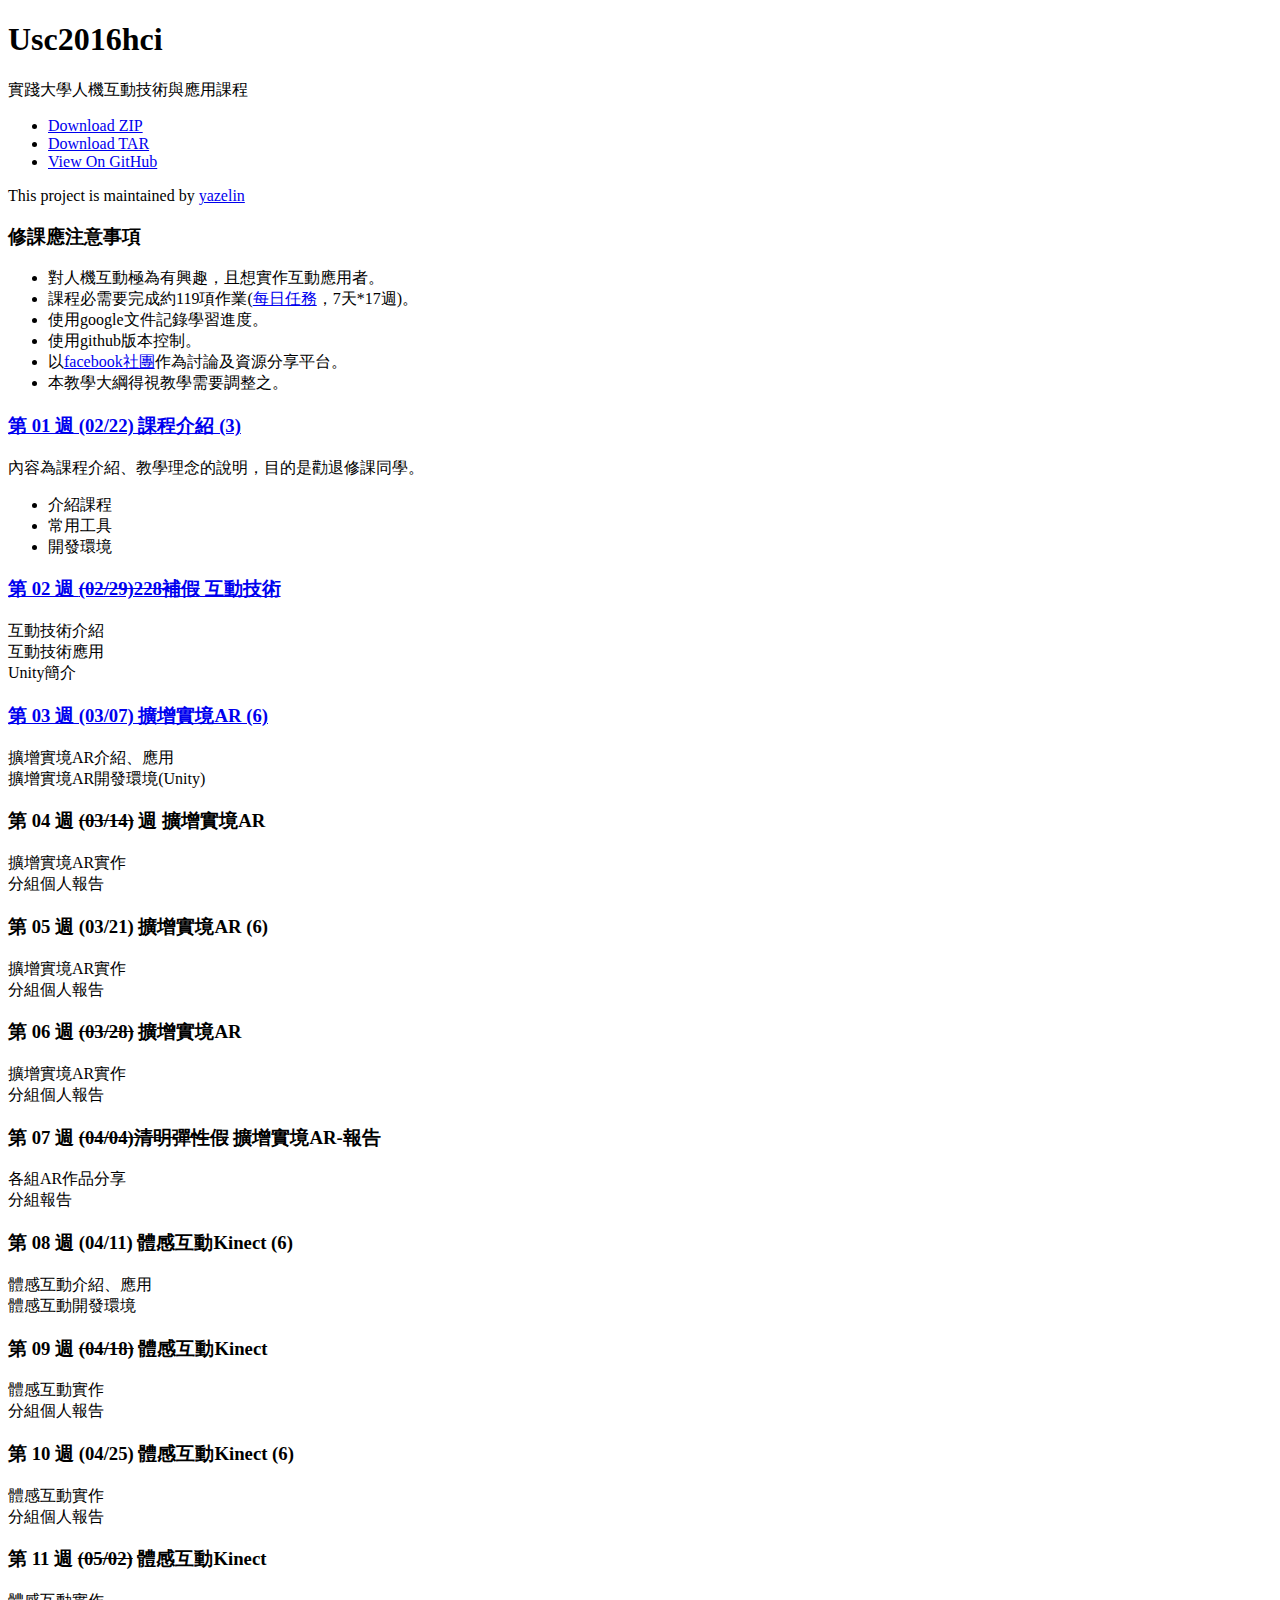
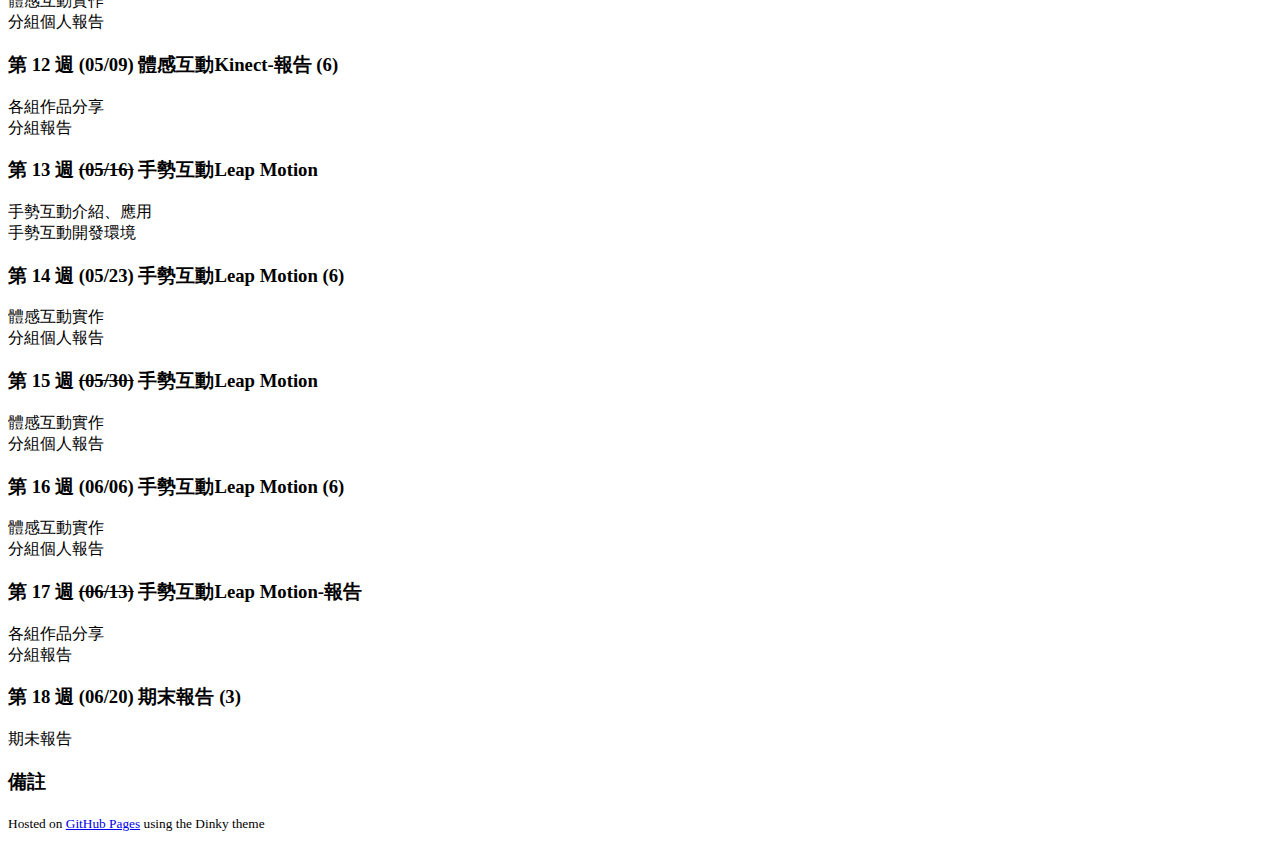
==== index.html @ 838f062c "加連結" ====
<!doctype html>
<html>
	<head>
		<meta charset="utf-8">
		<meta http-equiv="X-UA-Compatible" content="chrome=1">
		<title>Usc2016hci by yazelin</title>

		<link rel="stylesheet" href="stylesheets/styles.css">
		<link rel="stylesheet" href="stylesheets/github-light.css">
		<link rel="stylesheet" href="stylesheets/usc2016hci.css">
		<script src="javascripts/scale.fix.js"></script>
		<meta name="viewport" content="width=device-width, initial-scale=1, user-scalable=no">
		<!--[if lt IE 9]>
		<script src="//html5shiv.googlecode.com/svn/trunk/html5.js"></script>
		<![endif]-->
	</head>
	<body>
		<div class="wrapper">
			<header>
				<h1 class="header">Usc2016hci</h1>
				<p class="header">實踐大學人機互動技術與應用課程</p>

				<ul>
				  <li class="download"><a class="buttons" href="https://github.com/yazelin/usc2016hci/zipball/master">Download ZIP</a></li>
				  <li class="download"><a class="buttons" href="https://github.com/yazelin/usc2016hci/tarball/master">Download TAR</a></li>
				  <li><a class="buttons github" href="https://github.com/yazelin/usc2016hci">View On GitHub</a></li>
				</ul>

				<p class="header">This project is maintained by <a class="header name" href="https://github.com/yazelin">yazelin</a></p>
				
			</header>
			<section>
				<h3>修課應注意事項</h3>
				<ul>
					<li>對人機互動極為有興趣，且想實作互動應用者。</li>
					<li>課程必需要完成約119項作業(<a href="https://goo.gl/M94KgK">每日任務</a>，7天*17週)。</li>
					<li>使用google文件記錄學習進度。</li>
					<li>使用github版本控制。</li>
					<li>以<a href="https://www.facebook.com/groups/981958691857820/">facebook社團</a>作為討論及資源分享平台。</li>
					<li>本教學大綱得視教學需要調整之。</li>
				</ul>
					
				<h3><a href="./week1/index.html">第 01 週 (02/22) 課程介紹 (3)</a></h3>
					內容為課程介紹、教學理念的說明，目的是勸退修課同學。
				<ul>
					<li>介紹課程</li>
					<li>常用工具</li>
					<li>開發環境</li>
				</ul>
				<h3><a href="./week2/index.html">第 02 週 <del>(02/29)228補假</del> 互動技術</a></h3>
				<p>
					<li>互動技術介紹</li>
					<li>互動技術應用</li>
					<li>Unity簡介</li>
				</ul>
				<h3><a href="./week3/index.html">第 03 週 (03/07) 擴增實境AR (6)</a></h3>
				<p>
					<li>擴增實境AR介紹、應用</li>
					<li>擴增實境AR開發環境(Unity)</li>
				</ul>
				<h3>第 04 週 <del>(03/14)</del> 週 擴增實境AR</h3>
				<p>
					<li>擴增實境AR實作</li>
					<li>分組個人報告</li>
				</ul>
				<h3>第 05 週 (03/21) 擴增實境AR (6)</h3>
				<p>
					<li>擴增實境AR實作</li>
					<li>分組個人報告</li>
				</ul>
				<h3>第 06 週 <del>(03/28)</del> 擴增實境AR</h3>
				<p>
					<li>擴增實境AR實作</li>
					<li>分組個人報告</li>
				</ul>
				<h3>第 07 週 <del>(04/04)清明彈性假</del> 擴增實境AR-報告</h3>
				<p>
					<li>各組AR作品分享</li>
					<li>分組報告</li>
				</ul>
				<h3>第 08 週 (04/11) 體感互動Kinect (6)</h3>
				<p>
					<li>體感互動介紹、應用</li>
					<li>體感互動開發環境</li>
				</ul>
				<h3>第 09 週 <del>(04/18)</del> 體感互動Kinect</h3>
				<p>
					<li>體感互動實作</li>
					<li>分組個人報告</li>
				</ul>
				<h3>第 10 週 (04/25) 體感互動Kinect (6)</h3>
				<p>
					<li>體感互動實作</li>
					<li>分組個人報告</li>
				</ul>
				<h3>第 11 週 <del>(05/02)</del> 體感互動Kinect</h3>
				<p>
					<li>體感互動實作</li>
					<li>分組個人報告</li>
				</ul>
				<h3>第 12 週 (05/09) 體感互動Kinect-報告 (6)</h3>
				<p>
					<li>各組作品分享</li>
					<li>分組報告</li>
				</ul>
				<h3>第 13 週 <del>(05/16)</del> 手勢互動Leap Motion</h3>
				<p>
					<li>手勢互動介紹、應用</li>
					<li>手勢互動開發環境</li>
				</ul>
				<h3>第 14 週 (05/23) 手勢互動Leap Motion (6)</h3>
				<p>
					<li>體感互動實作</li>
					<li>分組個人報告</li>
				</ul>
				<h3>第 15 週 <del>(05/30)</del> 手勢互動Leap Motion</h3>
				<p>
					<li>體感互動實作</li>
					<li>分組個人報告</li>
				</ul>
				<h3>第 16 週 (06/06) 手勢互動Leap Motion (6)</h3>
				<p>
					<li>體感互動實作</li>
					<li>分組個人報告</li>
				</ul>
				<h3>第 17 週 <del>(06/13)</del> 手勢互動Leap Motion-報告</h3>
				<p>
					<li>各組作品分享</li>
					<li>分組報告</li>
				</ul>
				<h3>第 18 週 (06/20) 期末報告 (3)</h3>
				<p>
					<li>期未報告</li>
				</ul>
				<h3>備註</h3>
				<p>
					
				</p>
			</section>
			<footer>
				<p><small>Hosted on <a href="https://pages.github.com">GitHub Pages</a> using the Dinky theme</small></ul>
			</footer>
		</div>
		<!--[if !IE]><script>fixScale(document);</script><![endif]-->
			
	</body>
</html>
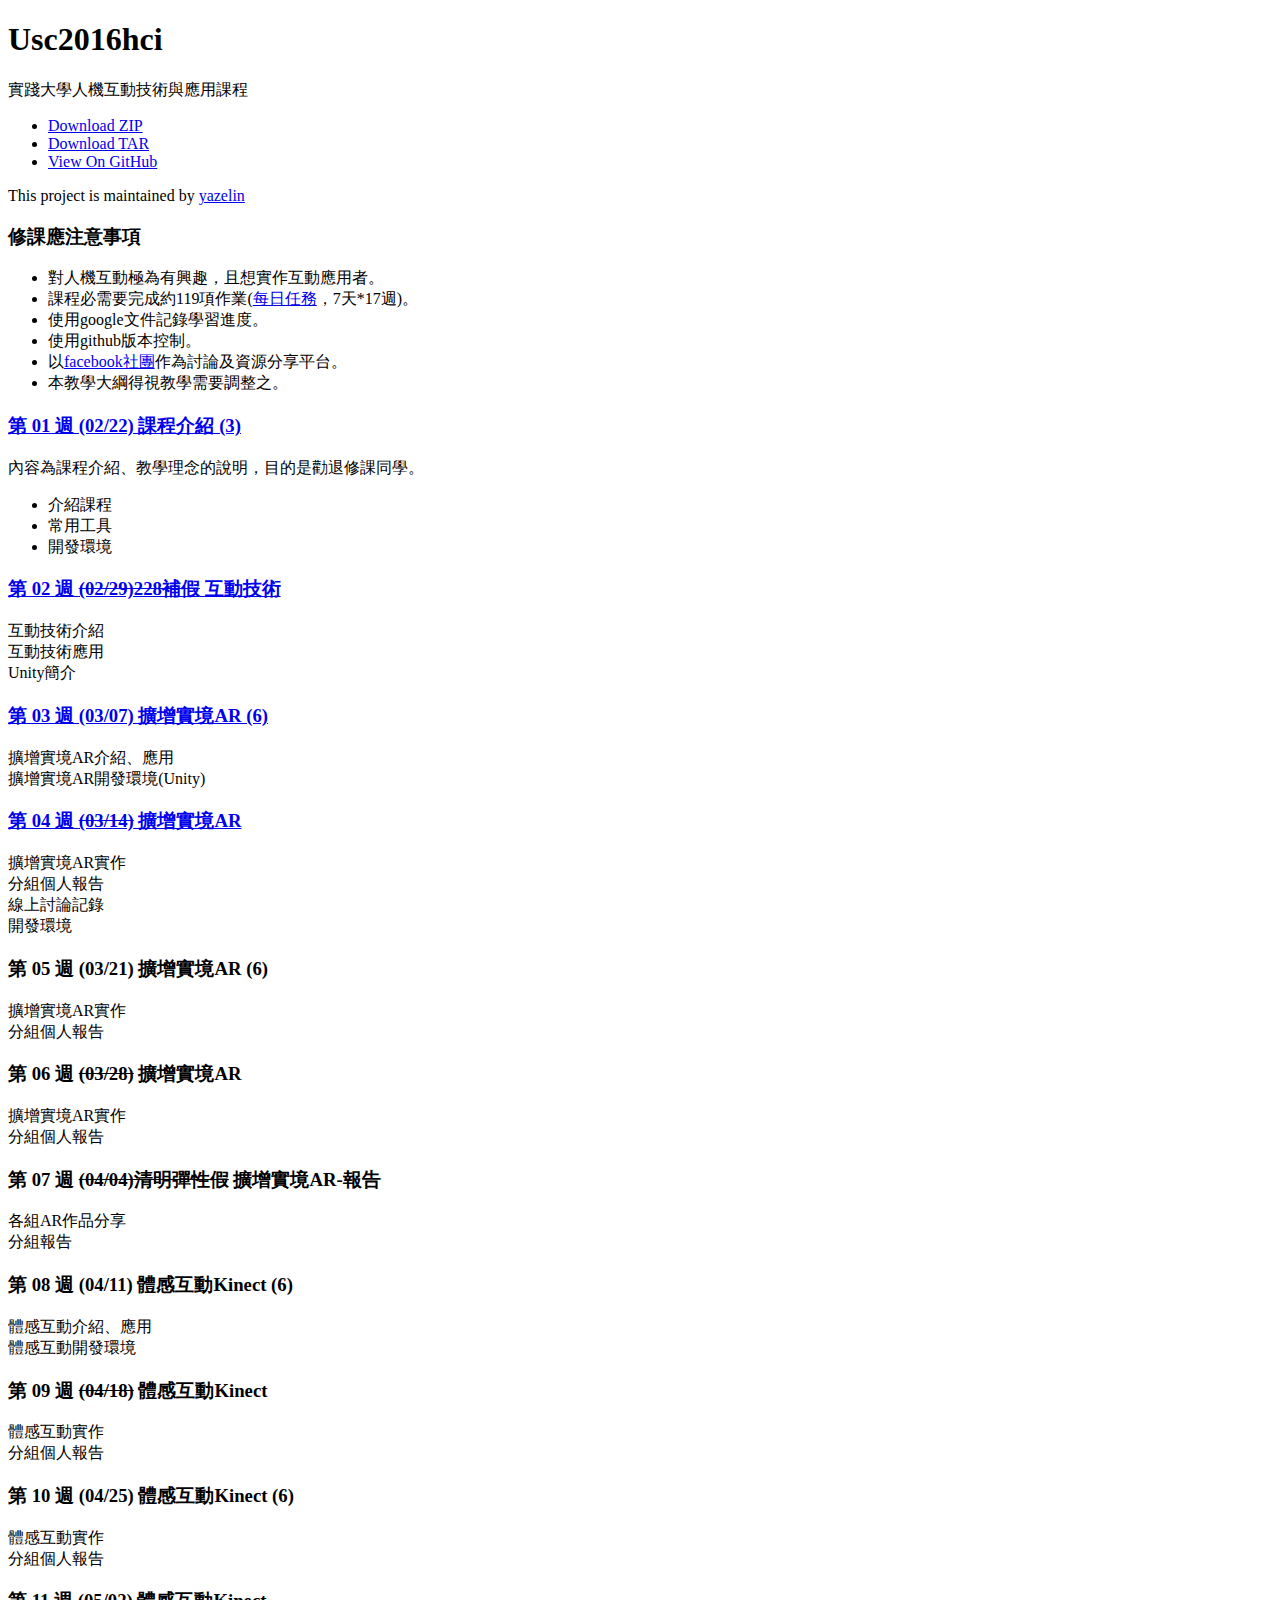
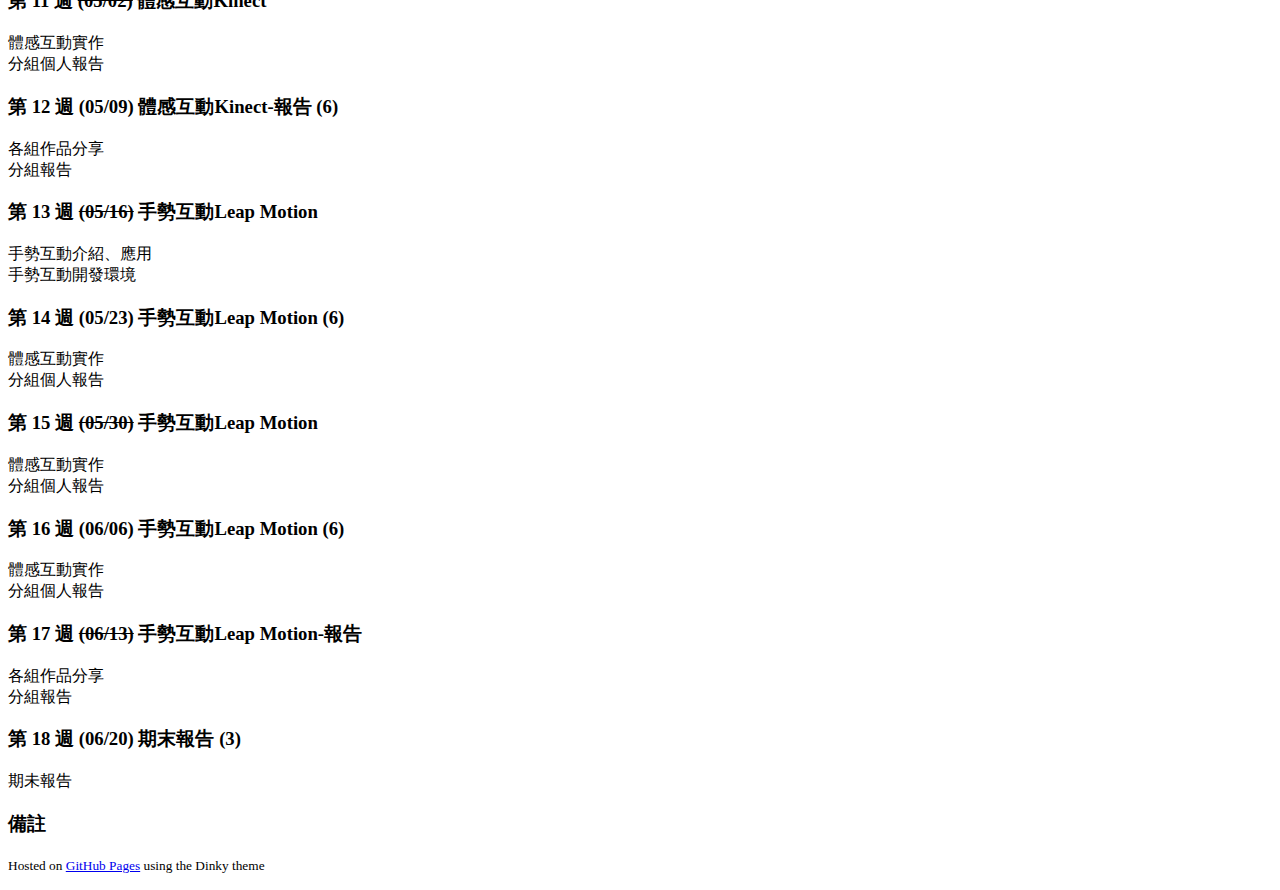
==== commit 6c0746b9: "add week4 page" ====
--- a/index.html
+++ b/index.html
@@ -58,10 +58,12 @@
 					<li>擴增實境AR介紹、應用</li>
 					<li>擴增實境AR開發環境(Unity)</li>
 				</ul>
-				<h3>第 04 週 <del>(03/14)</del> 週 擴增實境AR</h3>
+				<h3><a href="./week4/index.html">第 04 週 <del>(03/14)</del> 擴增實境AR</a></h3>
 				<p>
 					<li>擴增實境AR實作</li>
 					<li>分組個人報告</li>
+					<li>線上討論記錄</li>
+					<li>開發環境</li>
 				</ul>
 				<h3>第 05 週 (03/21) 擴增實境AR (6)</h3>
 				<p>
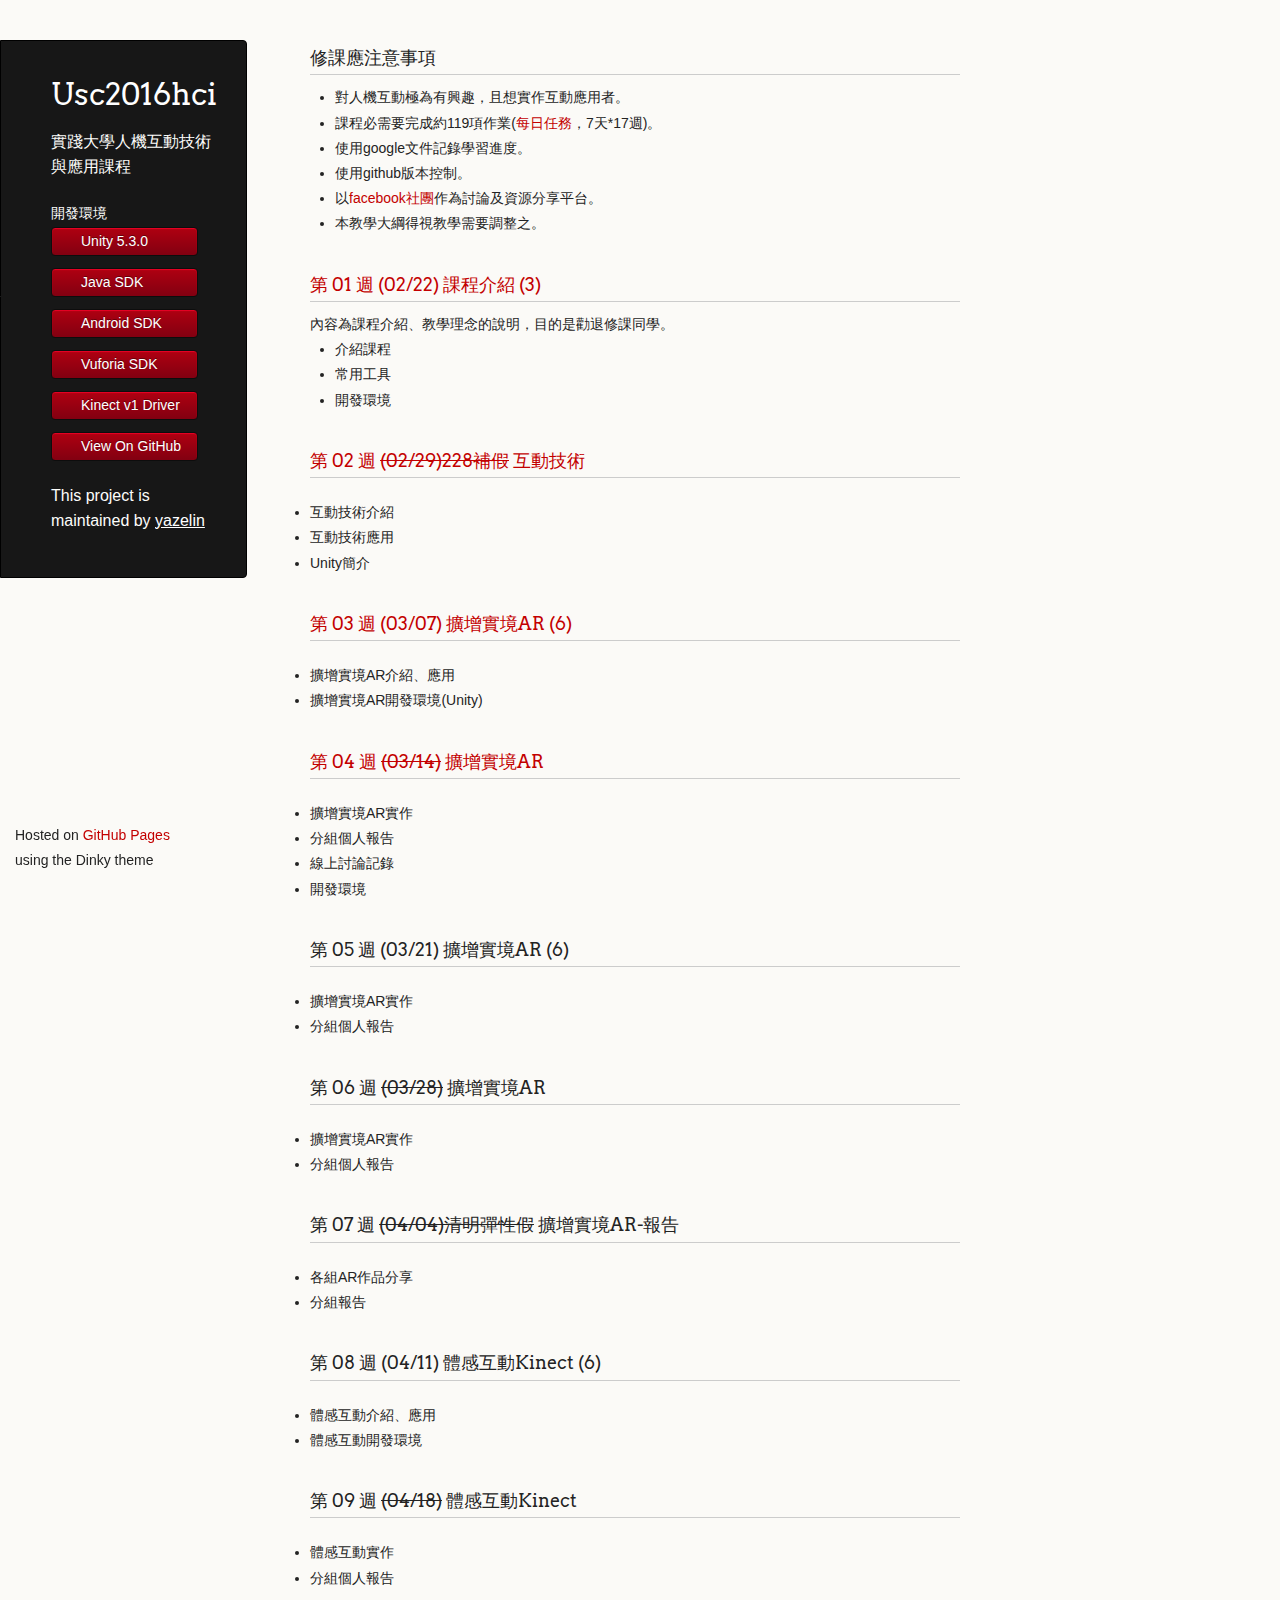
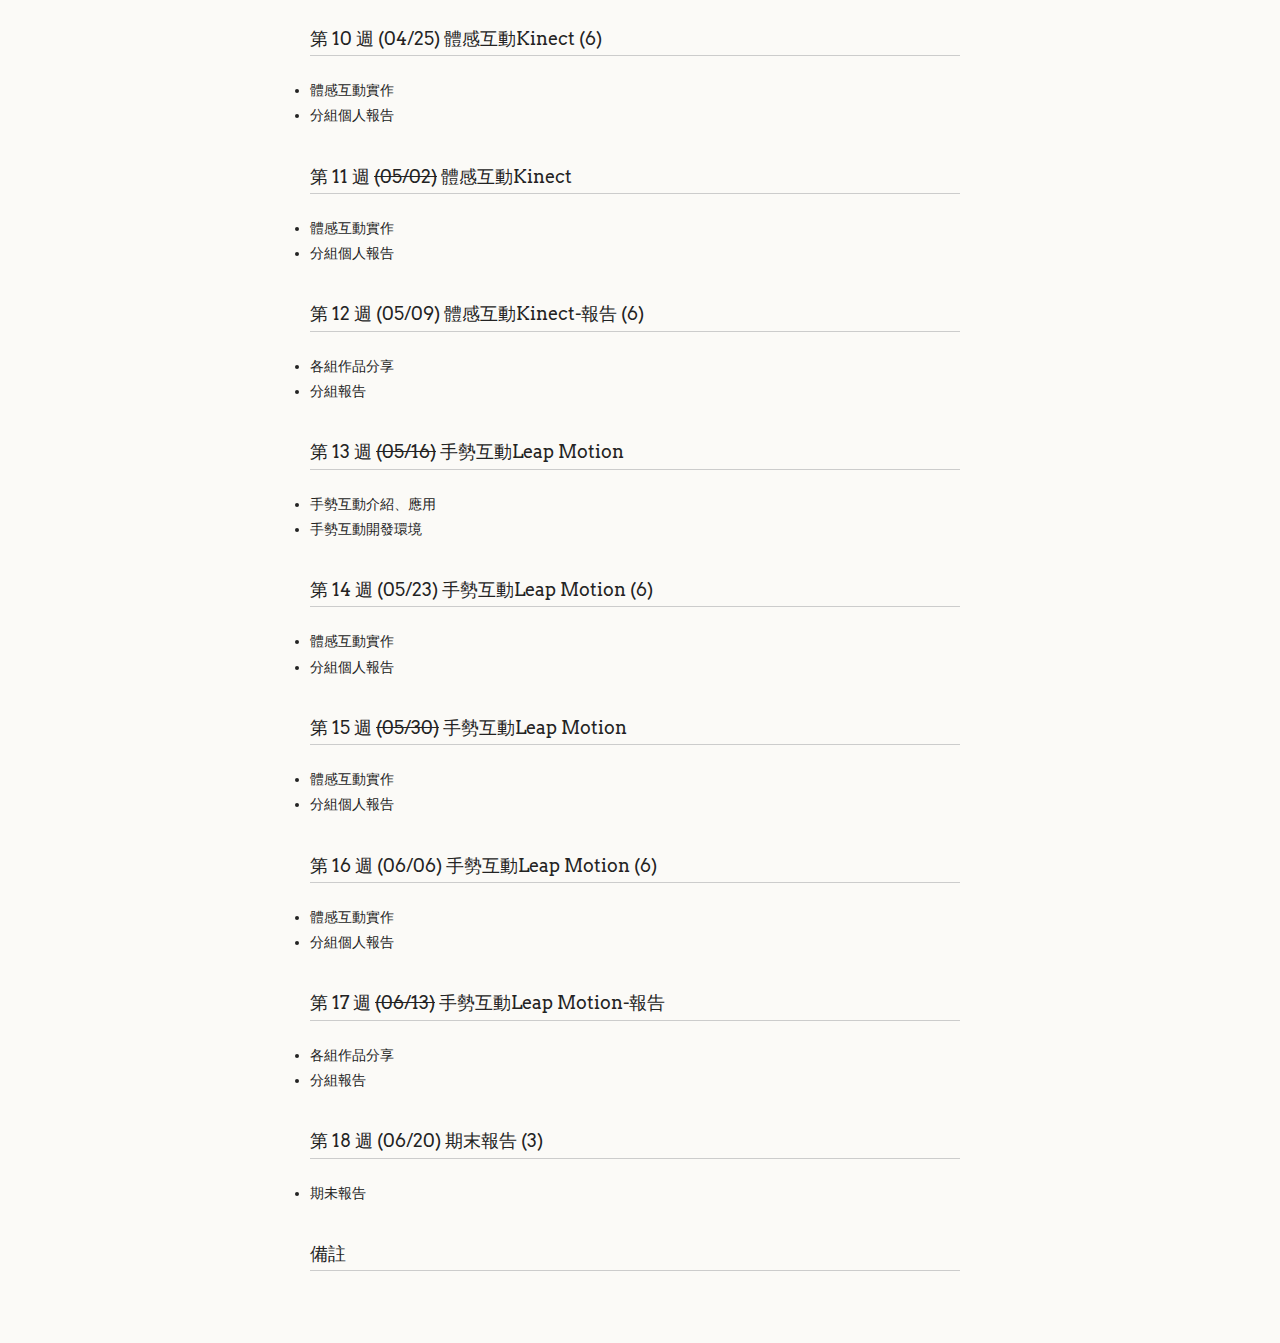
==== commit dfdb631e: "增加首頁相關下載連結" ====
--- a/index.html
+++ b/index.html
@@ -20,10 +20,15 @@
 				<h1 class="header">Usc2016hci</h1>
 				<p class="header">實踐大學人機互動技術與應用課程</p>
 
+				開發環境
 				<ul>
-				  <li class="download"><a class="buttons" href="https://github.com/yazelin/usc2016hci/zipball/master">Download ZIP</a></li>
-				  <li class="download"><a class="buttons" href="https://github.com/yazelin/usc2016hci/tarball/master">Download TAR</a></li>
-				  <li><a class="buttons github" href="https://github.com/yazelin/usc2016hci">View On GitHub</a></li>
+					<li class="download"><a class="buttons" href="https://unity3d.com/get-unity/download/archive">Unity 5.3.0</a></li>
+					<li class="download"><a class="buttons" href="http://www.oracle.com/technetwork/java/javase/downloads/jdk8-downloads-2133151.html">Java SDK</a></li>
+					<li class="download"><a class="buttons" href="http://developer.android.com/sdk/index.html">Android SDK</a></li>
+					<li class="download"><a class="buttons" href="https://developer.vuforia.com/downloads/sdk">Vuforia SDK</a></li>
+					<li class="download"><a class="buttons" href="https://www.microsoft.com/en-us/download/details.aspx?id=40277">Kinect v1 Driver</a></li>
+								
+					<li><a class="buttons github" href="https://github.com/yazelin/usc2016hci">View On GitHub</a></li>
 				</ul>
 
 				<p class="header">This project is maintained by <a class="header name" href="https://github.com/yazelin">yazelin</a></p>
--- a/stylesheets/styles.css
+++ b/stylesheets/styles.css
@@ -0,0 +1,424 @@
+@import url(https://fonts.googleapis.com/css?family=Arvo:400,700,400italic);
+
+/* MeyerWeb Reset */
+
+html, body, div, span, applet, object, iframe,
+h1, h2, h3, h4, h5, h6, p, blockquote, pre,
+a, abbr, acronym, address, big, cite, code,
+del, dfn, em, img, ins, kbd, q, s, samp,
+small, strike, strong, sub, sup, tt, var,
+b, u, i, center,
+dl, dt, dd, ol, ul, li,
+fieldset, form, label, legend,
+table, caption, tbody, tfoot, thead, tr, th, td,
+article, aside, canvas, details, embed,
+figure, figcaption, footer, header, hgroup,
+menu, nav, output, ruby, section, summary,
+time, mark, audio, video {
+  margin: 0;
+  padding: 0;
+  border: 0;
+  font: inherit;
+  vertical-align: baseline;
+}
+
+
+/* Base text styles */
+
+body {
+  padding:10px 50px 0 0;
+  font-family:"Helvetica Neue", Helvetica, Arial, sans-serif;
+	font-size: 14px;
+	color: #232323;
+	background-color: #FBFAF7;
+	margin: 0;
+	line-height: 1.8em;
+	-webkit-font-smoothing: antialiased;
+
+}
+
+h1, h2, h3, h4, h5, h6 {
+  color:#232323;
+  margin:36px 0 10px;
+}
+
+p, ul, ol, table, dl {
+  margin:0 0 22px;
+}
+
+h1, h2, h3 {
+	font-family: Arvo, Monaco, serif;
+  line-height:1.3;
+	font-weight: normal;
+}
+
+h1,h2, h3 {
+	display: block;
+	border-bottom: 1px solid #ccc;
+	padding-bottom: 5px;
+}
+
+h1 {
+	font-size: 30px;
+}
+
+h2 {
+	font-size: 24px;
+}
+
+h3 {
+	font-size: 18px;
+}
+
+h4, h5, h6 {
+	font-family: Arvo, Monaco, serif;
+	font-weight: 700;
+}
+
+a {
+  color:#C30000;
+  font-weight:200;
+  text-decoration:none;
+}
+
+a:hover {
+	text-decoration: underline;
+}
+
+a small {
+	font-size: 12px;
+}
+
+em {
+	font-style: italic;
+}
+
+strong {
+  font-weight:700;
+}
+
+ul {
+  list-style-position: inside;
+  list-style: disc;
+  padding-left: 25px;
+}
+
+ol {
+  list-style-position: inside;
+  list-style: decimal;
+  padding-left: 25px;
+}
+
+blockquote {
+  margin: 0;
+  padding: 0 0 0 20px;
+  font-style: italic;
+}
+
+dl, dt, dd, dl p {
+	font-color: #444;
+}
+
+dl dt {
+  font-weight: bold;
+}
+
+dl dd {
+  padding-left: 20px;
+  font-style: italic;
+}
+
+dl p {
+  padding-left: 20px;
+  font-style: italic;
+}
+
+hr {
+  border:0;
+  background:#ccc;
+  height:1px;
+  margin:0 0 24px;
+}
+
+/* Images */
+
+img {
+  position: relative;
+  margin: 0 auto;
+  max-width: 650px;
+  padding: 5px;
+  margin: 10px 0 32px 0;
+  border: 1px solid #ccc;
+}
+
+p img {
+  display: inline;
+  margin: 0;
+  padding: 0;
+  vertical-align: middle;
+  text-align: center;
+  border: none;
+}
+
+/* Code blocks */
+
+code, pre {
+	font-family: Monaco, "Bitstream Vera Sans Mono", "Lucida Console", Terminal, monospace;
+  color:#000;
+  font-size:14px;
+}
+
+pre {
+	padding: 4px 12px;
+  background: #FDFEFB;
+  border-radius:4px;
+  border:1px solid #D7D8C8;
+  overflow: auto;
+  overflow-y: hidden;
+	margin-bottom: 32px;
+}
+
+
+/* Tables */
+
+table {
+  width:100%;
+}
+
+table {
+  border: 1px solid #ccc;
+  margin-bottom: 32px;
+  text-align: left;
+ }
+
+th {
+  font-family: 'Arvo', Helvetica, Arial, sans-serif;
+	font-size: 18px;
+	font-weight: normal;
+  padding: 10px;
+  background: #232323;
+  color: #FDFEFB;
+ }
+
+td {
+  padding: 10px;
+	background: #ccc;
+ }
+
+
+/* Wrapper */
+.wrapper {
+  width:960px;
+}
+
+
+/* Header */
+
+header {
+	background-color: #171717;
+	color: #FDFDFB;
+  width:170px;
+  float:left;
+  position:fixed;
+	border: 1px solid #000;
+	-webkit-border-top-right-radius: 4px;
+	-webkit-border-bottom-right-radius: 4px;
+	-moz-border-radius-topright: 4px;
+	-moz-border-radius-bottomright: 4px;
+	border-top-right-radius: 4px;
+	border-bottom-right-radius: 4px;
+	padding: 34px 25px 22px 50px;
+	margin: 30px 25px 0 0;
+	-webkit-font-smoothing: antialiased;
+}
+
+p.header {
+	font-size: 16px;
+}
+
+h1.header {
+	font-family: Arvo, sans-serif;
+	font-size: 30px;
+	font-weight: 300;
+	line-height: 1.3em;
+	border-bottom: none;
+	margin-top: 0;
+}
+
+
+h1.header, a.header, a.name, header a{
+	color: #fff;
+}
+
+a.header {
+	text-decoration: underline;
+}
+
+a.name {
+	white-space: nowrap;
+}
+
+header ul {
+  list-style:none;
+  padding:0;
+}
+
+header li {
+	list-style-type: none;
+  width:132px;
+  height:15px;
+	margin-bottom: 12px;
+	line-height: 1em;
+	padding: 6px 6px 6px 7px;
+
+	background: #AF0011;
+	background: -moz-linear-gradient(top, #AF0011 0%, #820011 100%);
+  background: -webkit-gradient(linear, left top, left bottom, color-stop(0%,#f8f8f8), color-stop(100%,#dddddd));
+  background: -webkit-linear-gradient(top, #AF0011 0%,#820011 100%);
+  background: -o-linear-gradient(top, #AF0011 0%,#820011 100%);
+  background: -ms-linear-gradient(top, #AF0011 0%,#820011 100%);
+  background: linear-gradient(top, #AF0011 0%,#820011 100%);
+
+	border-radius:4px;
+  border:1px solid #0D0D0D;
+
+	-webkit-box-shadow: inset 0px 1px 1px 0 rgba(233,2,38, 1);
+	box-shadow: inset 0px 1px 1px 0 rgba(233,2,38, 1);
+
+}
+
+header li:hover {
+	background: #C3001D;
+	background: -moz-linear-gradient(top, #C3001D 0%, #950119 100%);
+  background: -webkit-gradient(linear, left top, left bottom, color-stop(0%,#f8f8f8), color-stop(100%,#dddddd));
+  background: -webkit-linear-gradient(top, #C3001D 0%,#950119 100%);
+  background: -o-linear-gradient(top, #C3001D 0%,#950119 100%);
+  background: -ms-linear-gradient(top, #C3001D 0%,#950119 100%);
+  background: linear-gradient(top, #C3001D 0%,#950119 100%);
+}
+
+a.buttons {
+	-webkit-font-smoothing: antialiased;
+	background: url(../images/arrow-down.png) no-repeat;
+	font-weight: normal;
+	text-shadow: rgba(0, 0, 0, 0.4) 0 -1px 0;
+	padding: 2px 2px 2px 22px;
+	height: 30px;
+}
+
+a.github {
+	background: url(../images/octocat-small.png) no-repeat 1px;
+}
+
+a.buttons:hover {
+	color: #fff;
+	text-decoration: none;
+}
+
+
+/* Section - for main page content */
+
+section {
+  width:650px;
+  float:right;
+  padding-bottom:50px;
+}
+
+
+/* Footer */
+
+footer {
+  width:170px;
+  float:left;
+  position:fixed;
+  bottom:5px;
+	padding-left: 15px;
+}
+
+@media print, screen and (max-width: 960px) {
+
+  div.wrapper {
+    width:auto;
+    margin:0;
+  }
+
+  header, section, footer {
+    float:none;
+    position:static;
+    width:auto;
+  }
+
+	footer {
+		border-top: 1px solid #ccc;
+		margin:0 84px 0 50px;
+		padding:0;
+	}
+
+  header {
+    padding-right:320px;
+	padding-bottom:100px;
+  }
+
+  section {
+    padding:20px 84px 20px 50px;
+    margin:0 0 20px;
+  }
+
+  header a small {
+    display:inline;
+  }
+
+  header ul {
+    position:absolute;
+    right:130px;
+    top:84px;
+  }
+}
+
+@media print, screen and (max-width: 720px) {
+  body {
+    word-wrap:break-word;
+  }
+
+  header {
+    padding:10px 20px 0;
+		margin-right: 0;
+  }
+
+	section {
+    padding:10px 0 10px 20px;
+    margin:0 0 30px;
+  }
+
+	footer {
+		margin: 0 0 0 30px;
+	}
+
+  header ul, header p.view {
+    position:static;
+  }
+}
+
+@media print, screen and (max-width: 480px) {
+
+  header ul li.download {
+    display:none;
+  }
+
+	footer {
+		margin: 0 0 0 20px;
+	}
+
+	footer a{
+		display:block;
+	}
+
+}
+
+@media print {
+  body {
+    padding:0.4in;
+    font-size:12pt;
+    color:#444;
+  }
+}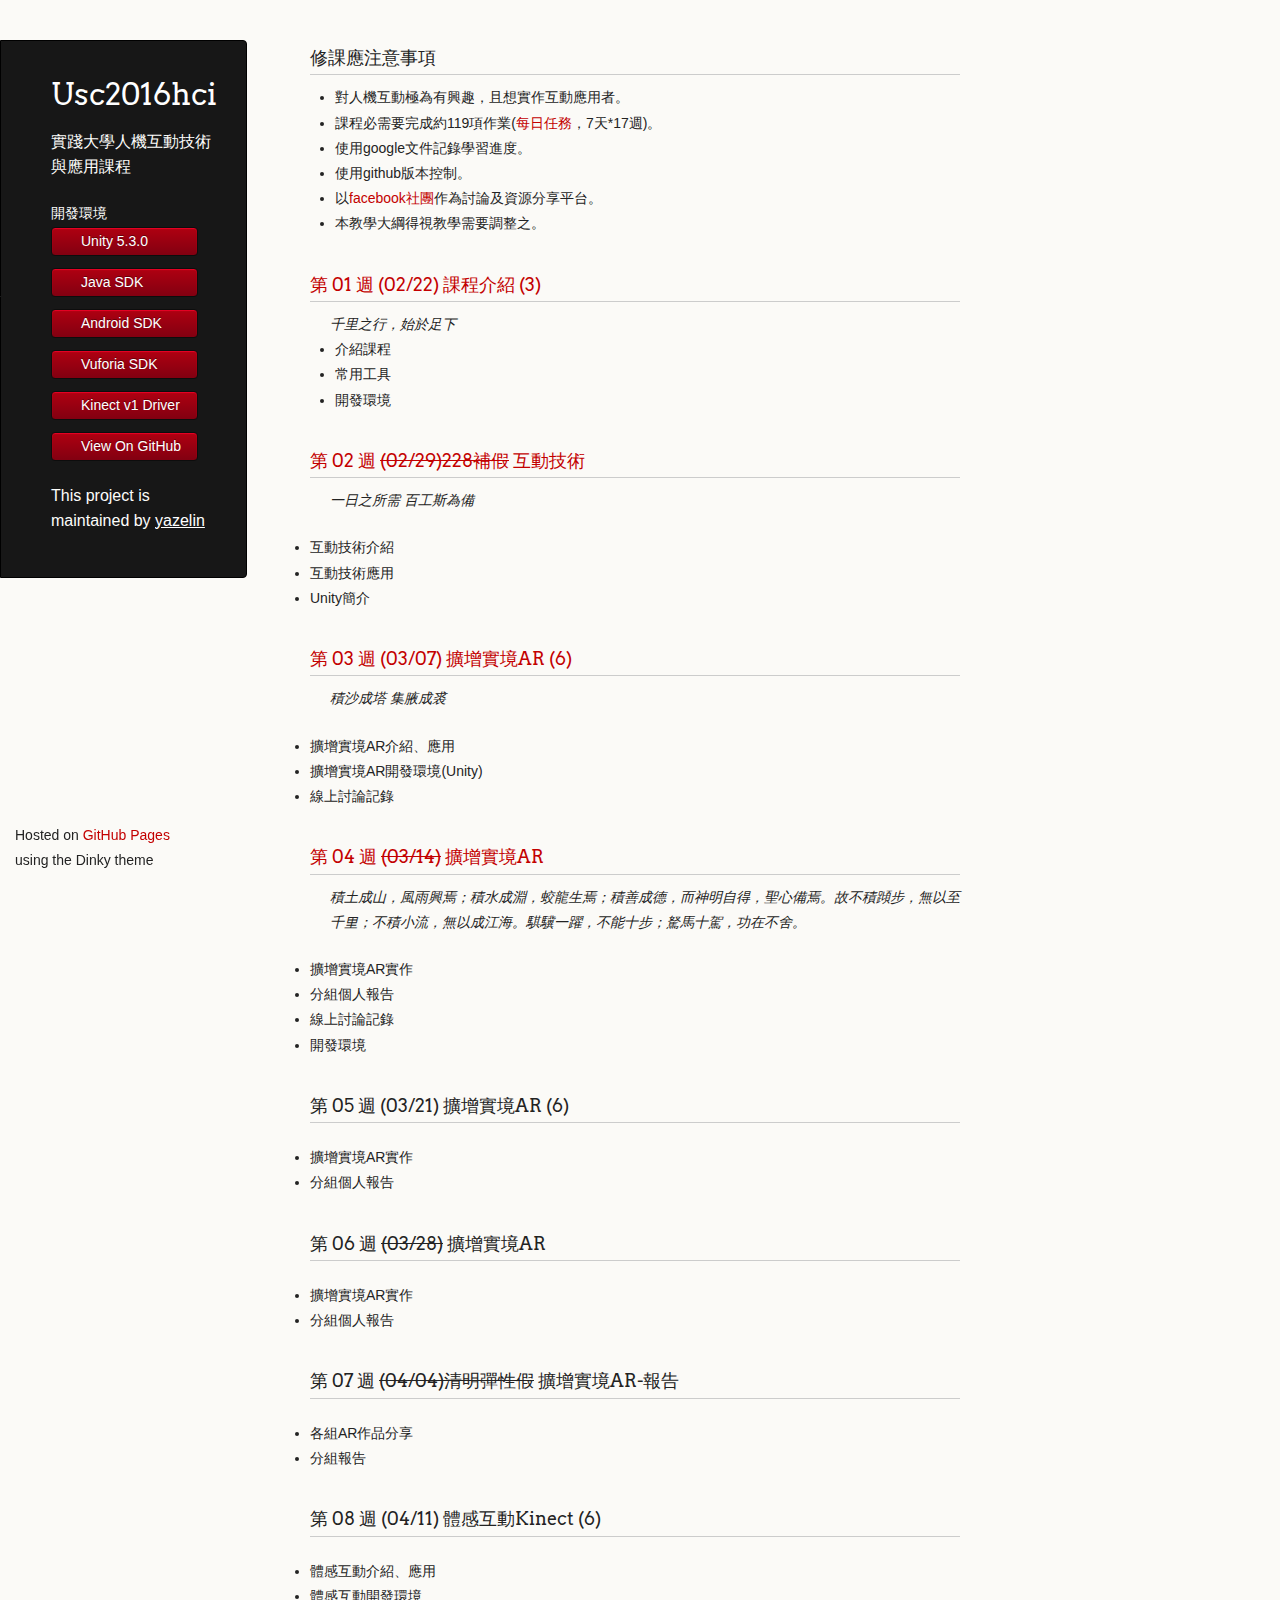
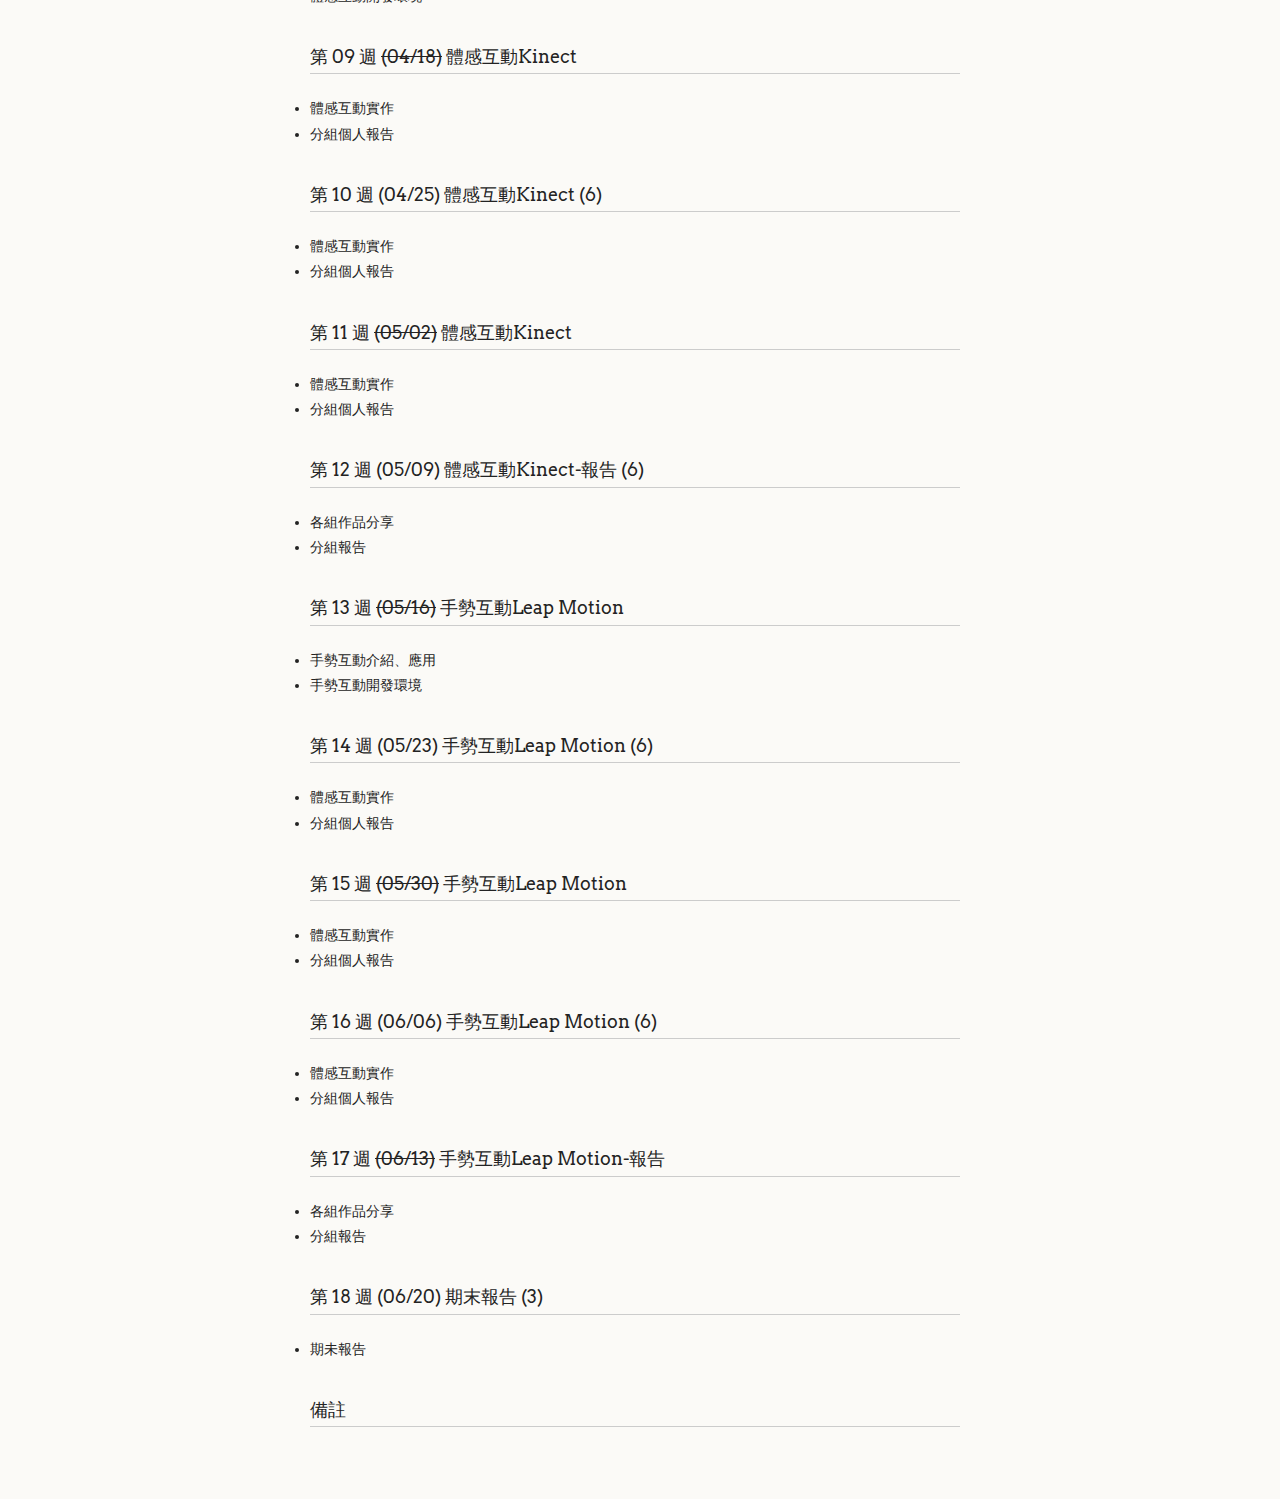
==== commit 7e7b669c: "加入week3線上討論內容" ====
--- a/index.html
+++ b/index.html
@@ -46,24 +46,36 @@
 				</ul>
 					
 				<h3><a href="./week1/index.html">第 01 週 (02/22) 課程介紹 (3)</a></h3>
-					內容為課程介紹、教學理念的說明，目的是勸退修課同學。
+					<blockquote class="blockquote">
+					千里之行，始於足下
+					</blockquote>
 				<ul>
 					<li>介紹課程</li>
 					<li>常用工具</li>
 					<li>開發環境</li>
 				</ul>
 				<h3><a href="./week2/index.html">第 02 週 <del>(02/29)228補假</del> 互動技術</a></h3>
+				<blockquote class="blockquote">
+					一日之所需 百工斯為備
+				</blockquote>
 				<p>
 					<li>互動技術介紹</li>
 					<li>互動技術應用</li>
 					<li>Unity簡介</li>
 				</ul>
 				<h3><a href="./week3/index.html">第 03 週 (03/07) 擴增實境AR (6)</a></h3>
+				<blockquote class="blockquote">
+					積沙成塔 集腋成裘
+				</blockquote>
 				<p>
 					<li>擴增實境AR介紹、應用</li>
 					<li>擴增實境AR開發環境(Unity)</li>
+					<li>線上討論記錄</li>
 				</ul>
 				<h3><a href="./week4/index.html">第 04 週 <del>(03/14)</del> 擴增實境AR</a></h3>
+				<blockquote class="blockquote">
+					積土成山，風雨興焉；積水成淵，蛟龍生焉；積善成德，而神明自得，聖心備焉。故不積蹞步，無以至千里；不積小流，無以成江海。騏驥一躍，不能十步；駑馬十駕，功在不舍。
+				</blockquote>
 				<p>
 					<li>擴增實境AR實作</li>
 					<li>分組個人報告</li>
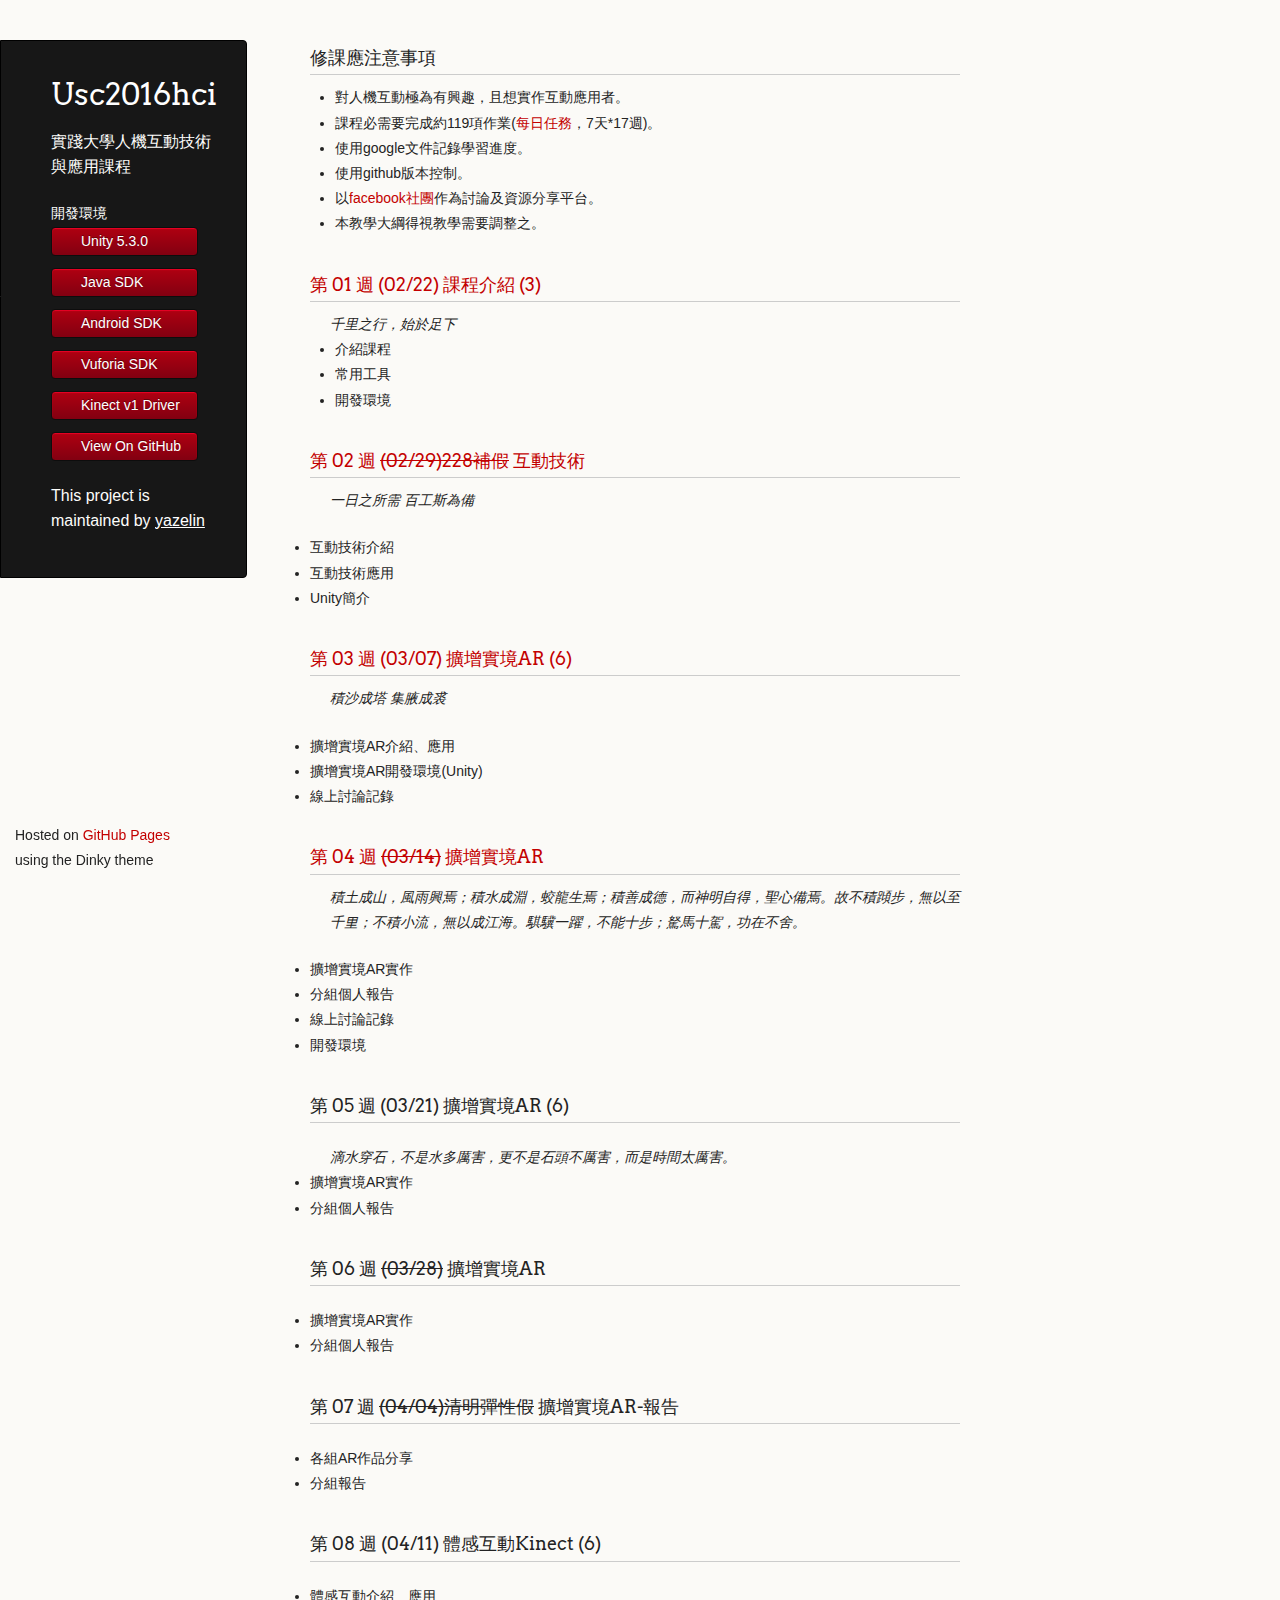
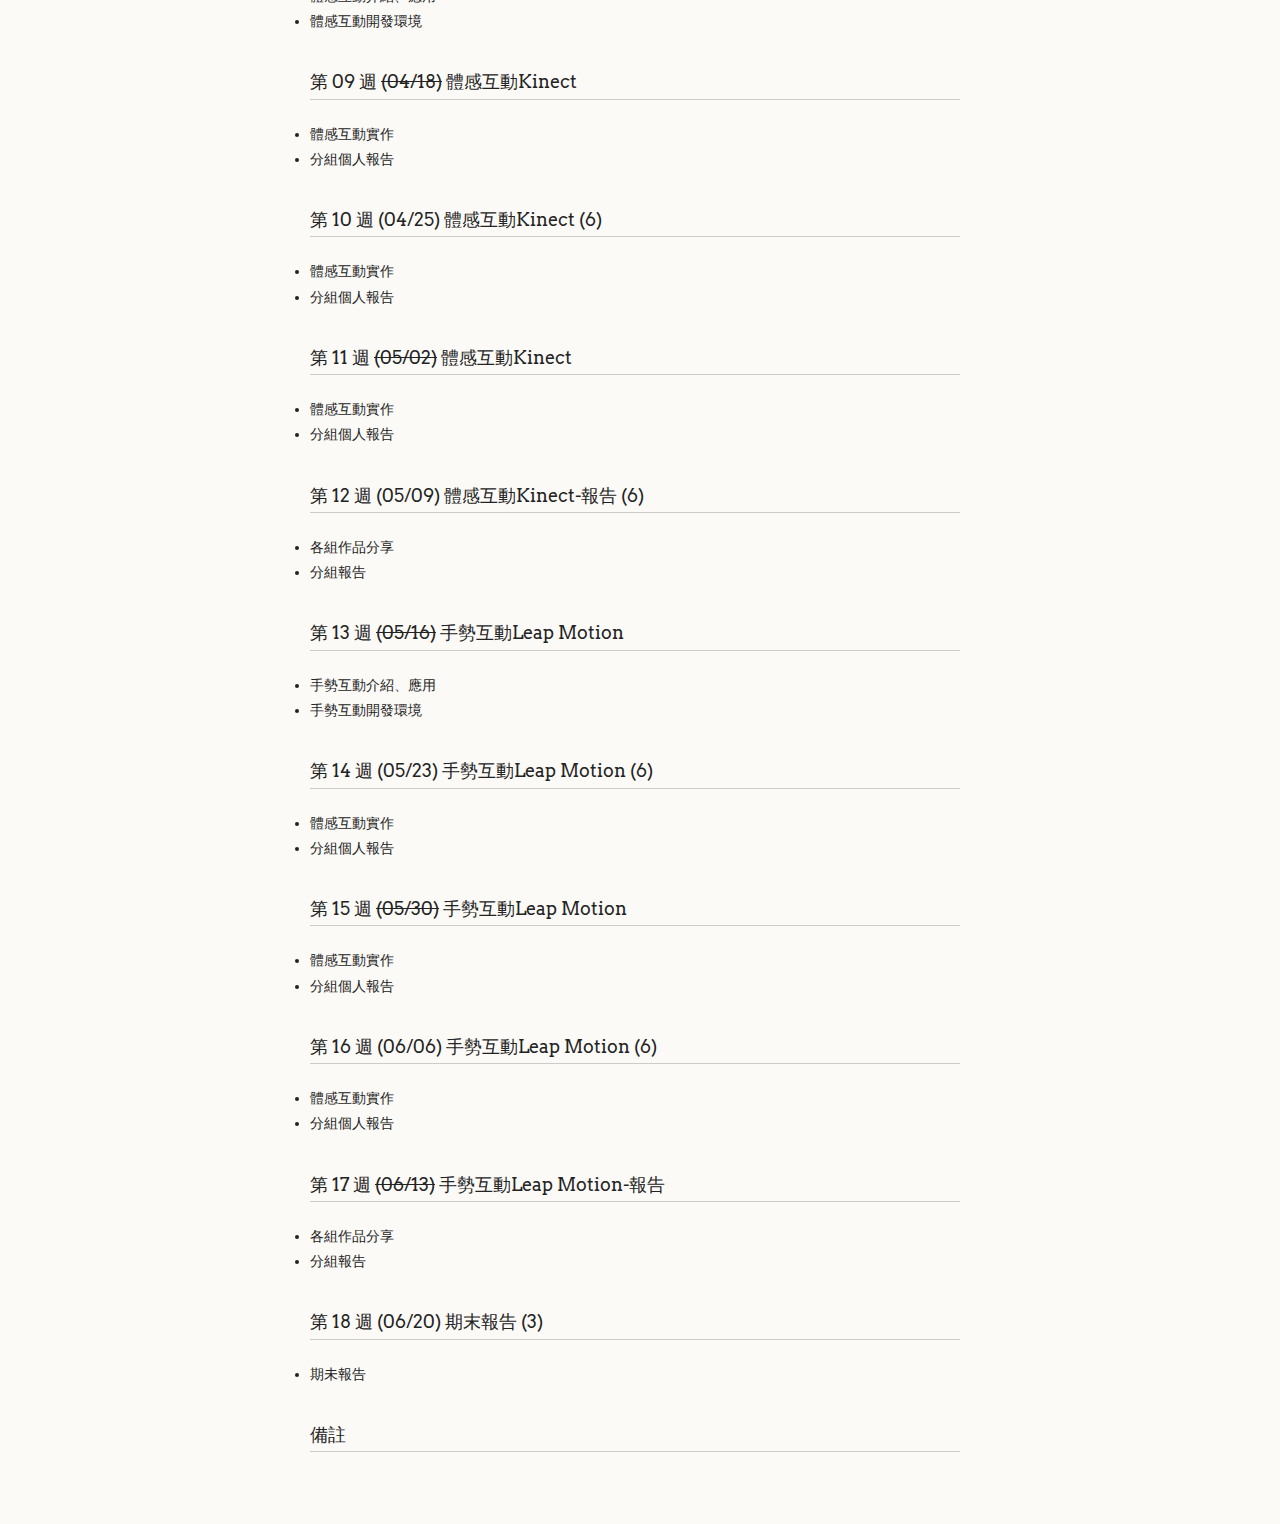
==== commit 36461a60: "增加AR相機專案-3" ====
--- a/index.html
+++ b/index.html
@@ -84,6 +84,10 @@
 				</ul>
 				<h3>第 05 週 (03/21) 擴增實境AR (6)</h3>
 				<p>
+				<blockquote class="blockquote">
+					滴水穿石，不是水多厲害，更不是石頭不厲害，而是時間太厲害。
+				</blockquote>
+				
 					<li>擴增實境AR實作</li>
 					<li>分組個人報告</li>
 				</ul>
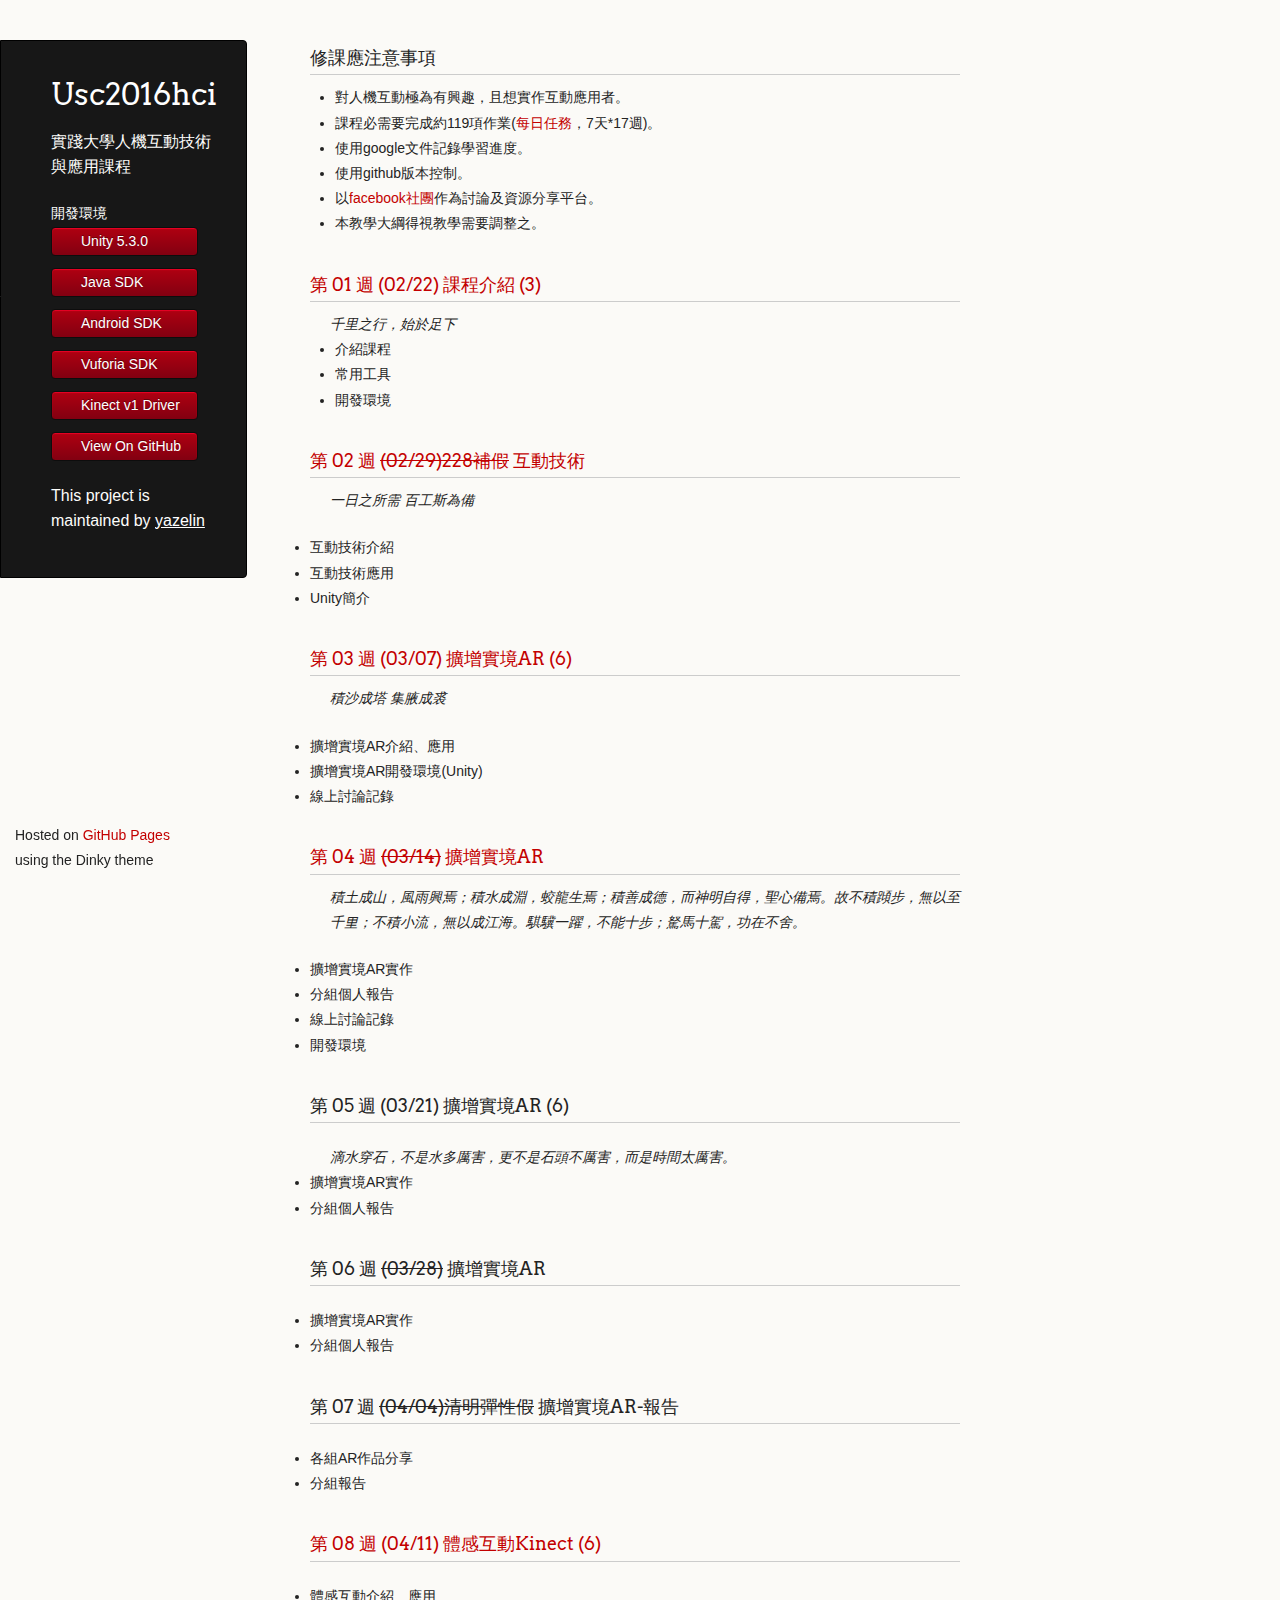
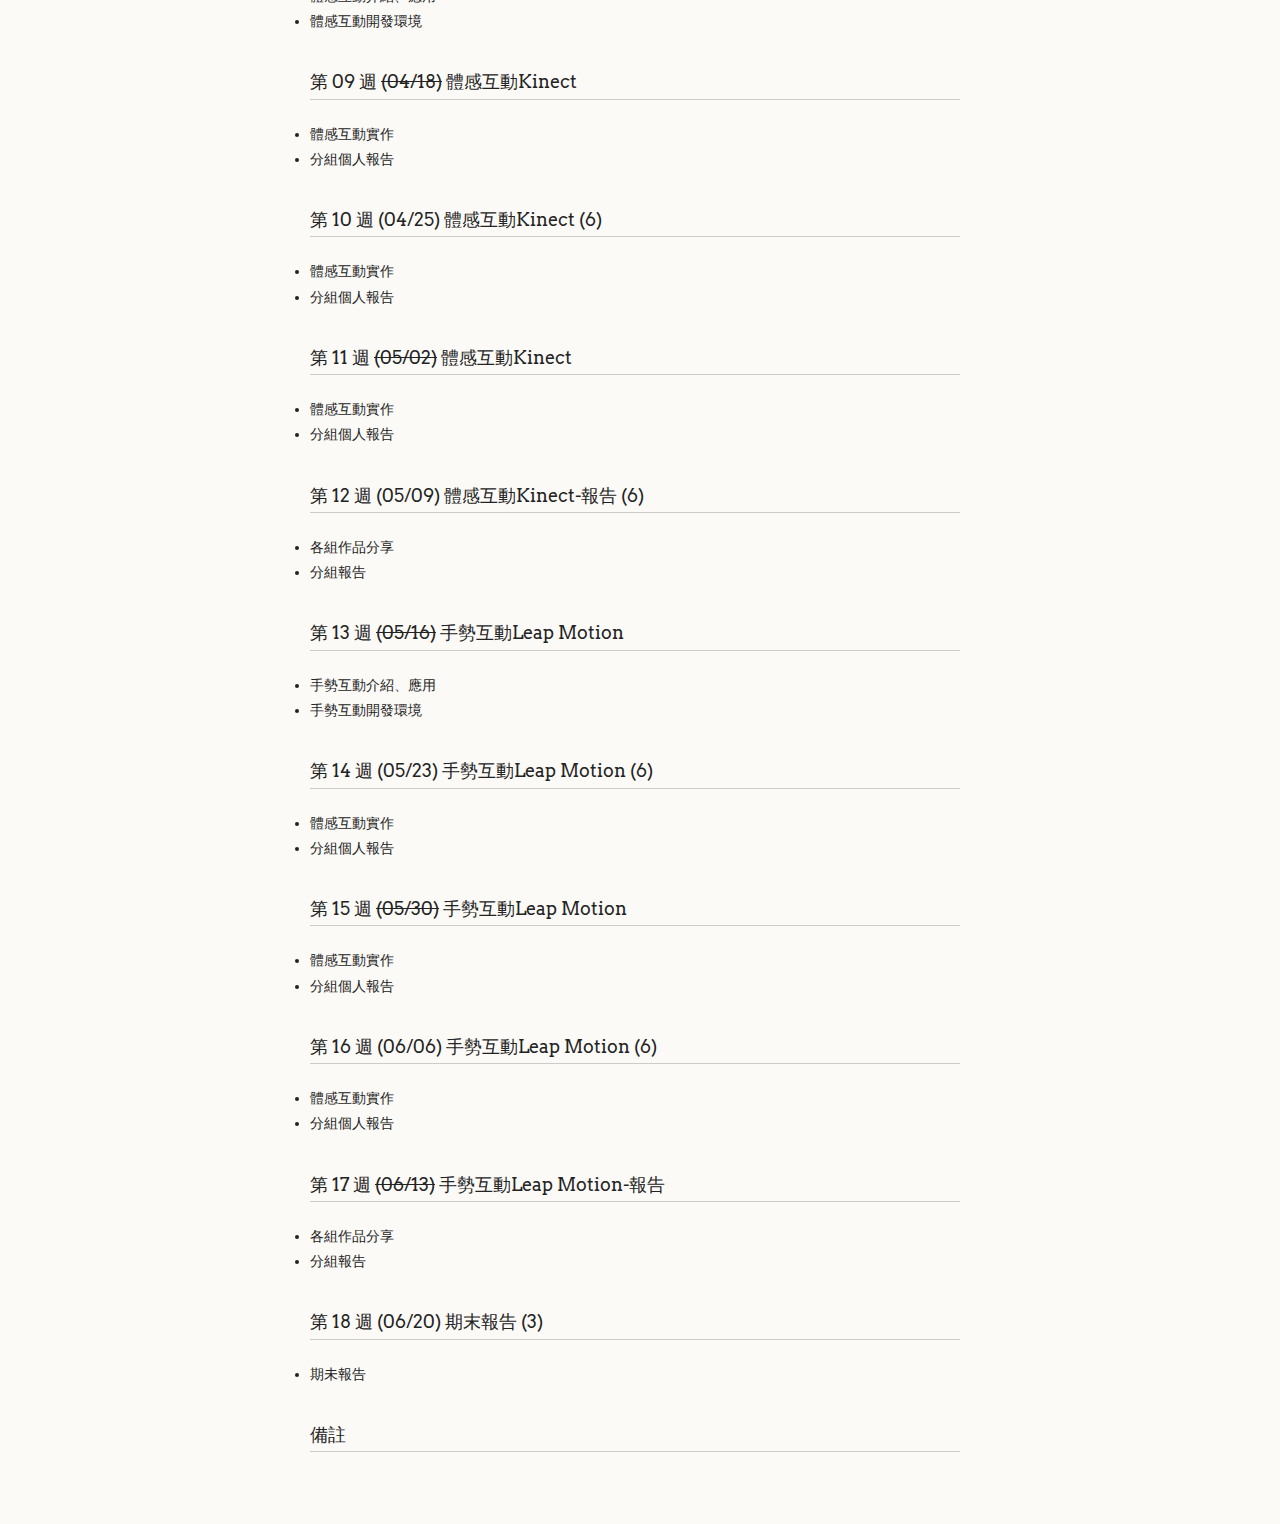
==== commit bd118f25: "加入week8" ====
--- a/index.html
+++ b/index.html
@@ -101,7 +101,7 @@
 					<li>各組AR作品分享</li>
 					<li>分組報告</li>
 				</ul>
-				<h3>第 08 週 (04/11) 體感互動Kinect (6)</h3>
+				<h3><a href="./week8/index.html">第 08 週 (04/11) 體感互動Kinect (6)</a></h3>
 				<p>
 					<li>體感互動介紹、應用</li>
 					<li>體感互動開發環境</li>
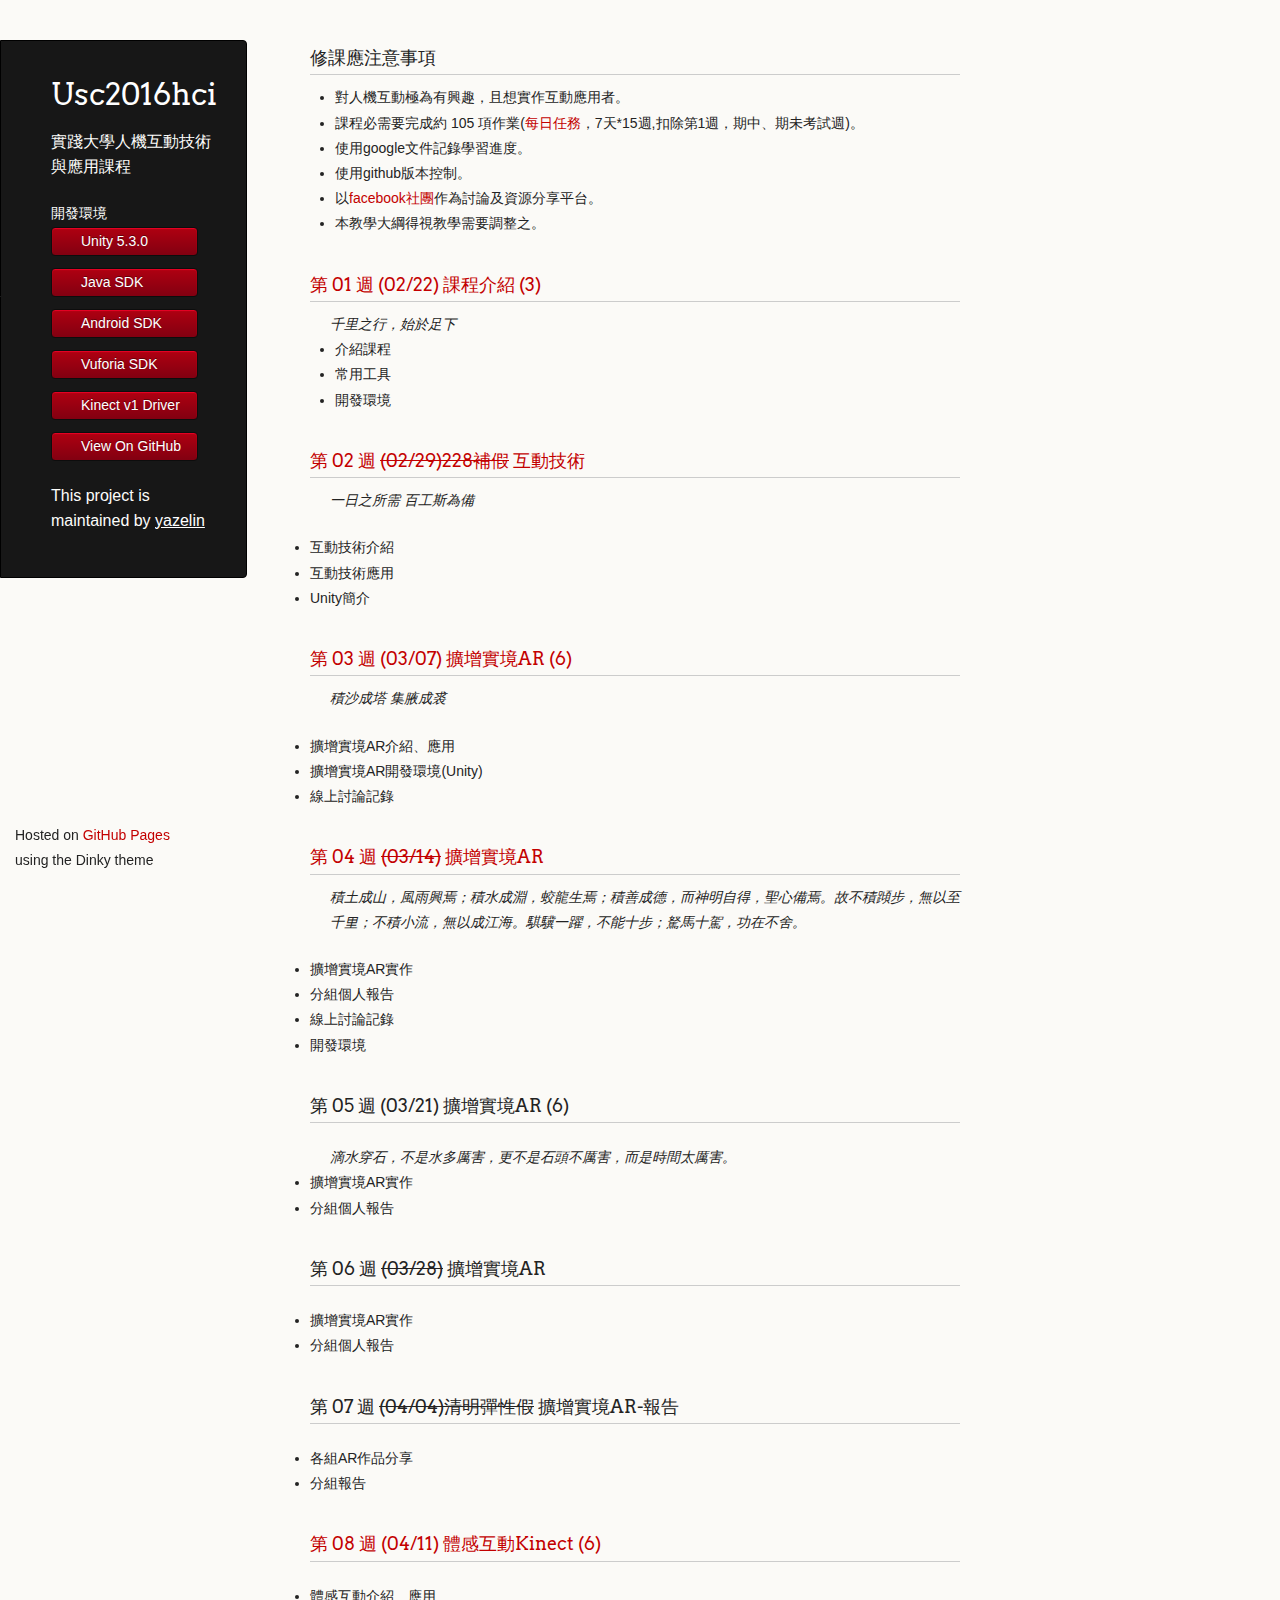
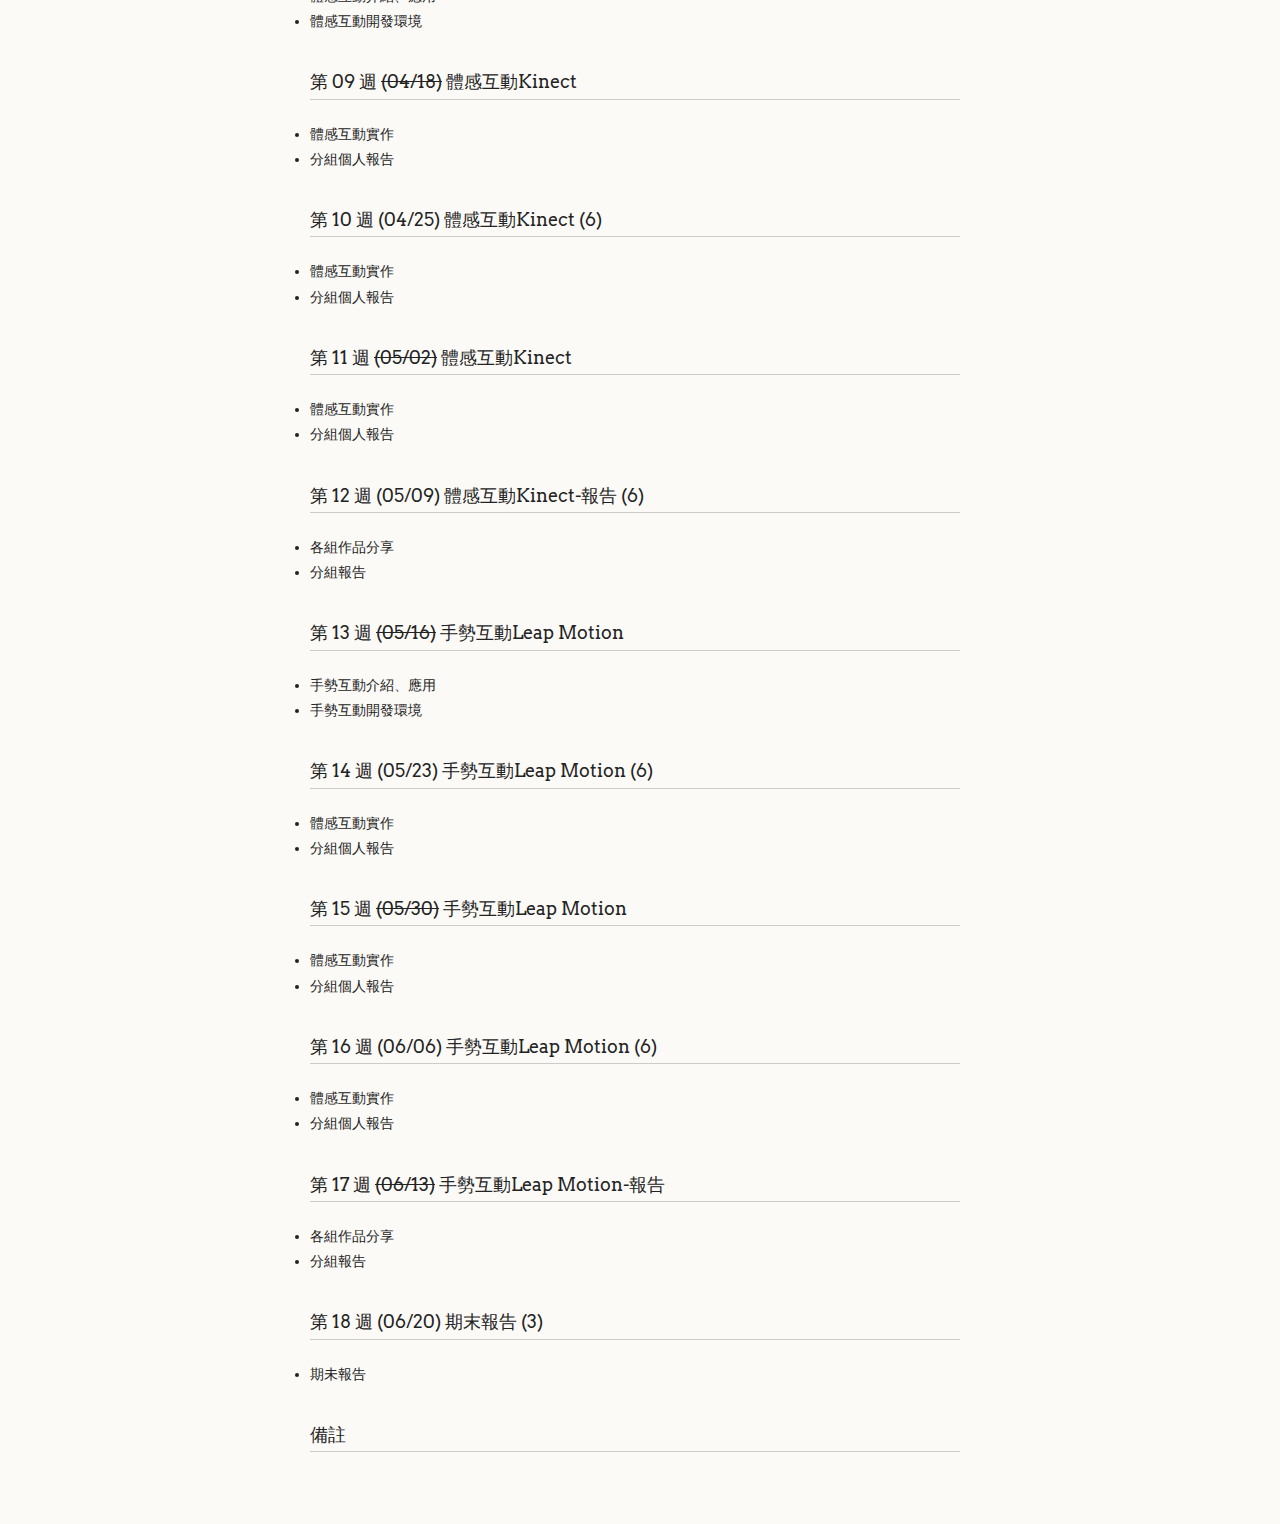
==== commit 38f4fc84: "變更每日任務數" ====
--- a/index.html
+++ b/index.html
@@ -38,7 +38,7 @@
 				<h3>修課應注意事項</h3>
 				<ul>
 					<li>對人機互動極為有興趣，且想實作互動應用者。</li>
-					<li>課程必需要完成約119項作業(<a href="https://goo.gl/M94KgK">每日任務</a>，7天*17週)。</li>
+					<li>課程必需要完成約 105 項作業(<a href="https://goo.gl/M94KgK">每日任務</a>，7天*15週,扣除第1週，期中、期未考試週)。</li>
 					<li>使用google文件記錄學習進度。</li>
 					<li>使用github版本控制。</li>
 					<li>以<a href="https://www.facebook.com/groups/981958691857820/">facebook社團</a>作為討論及資源分享平台。</li>
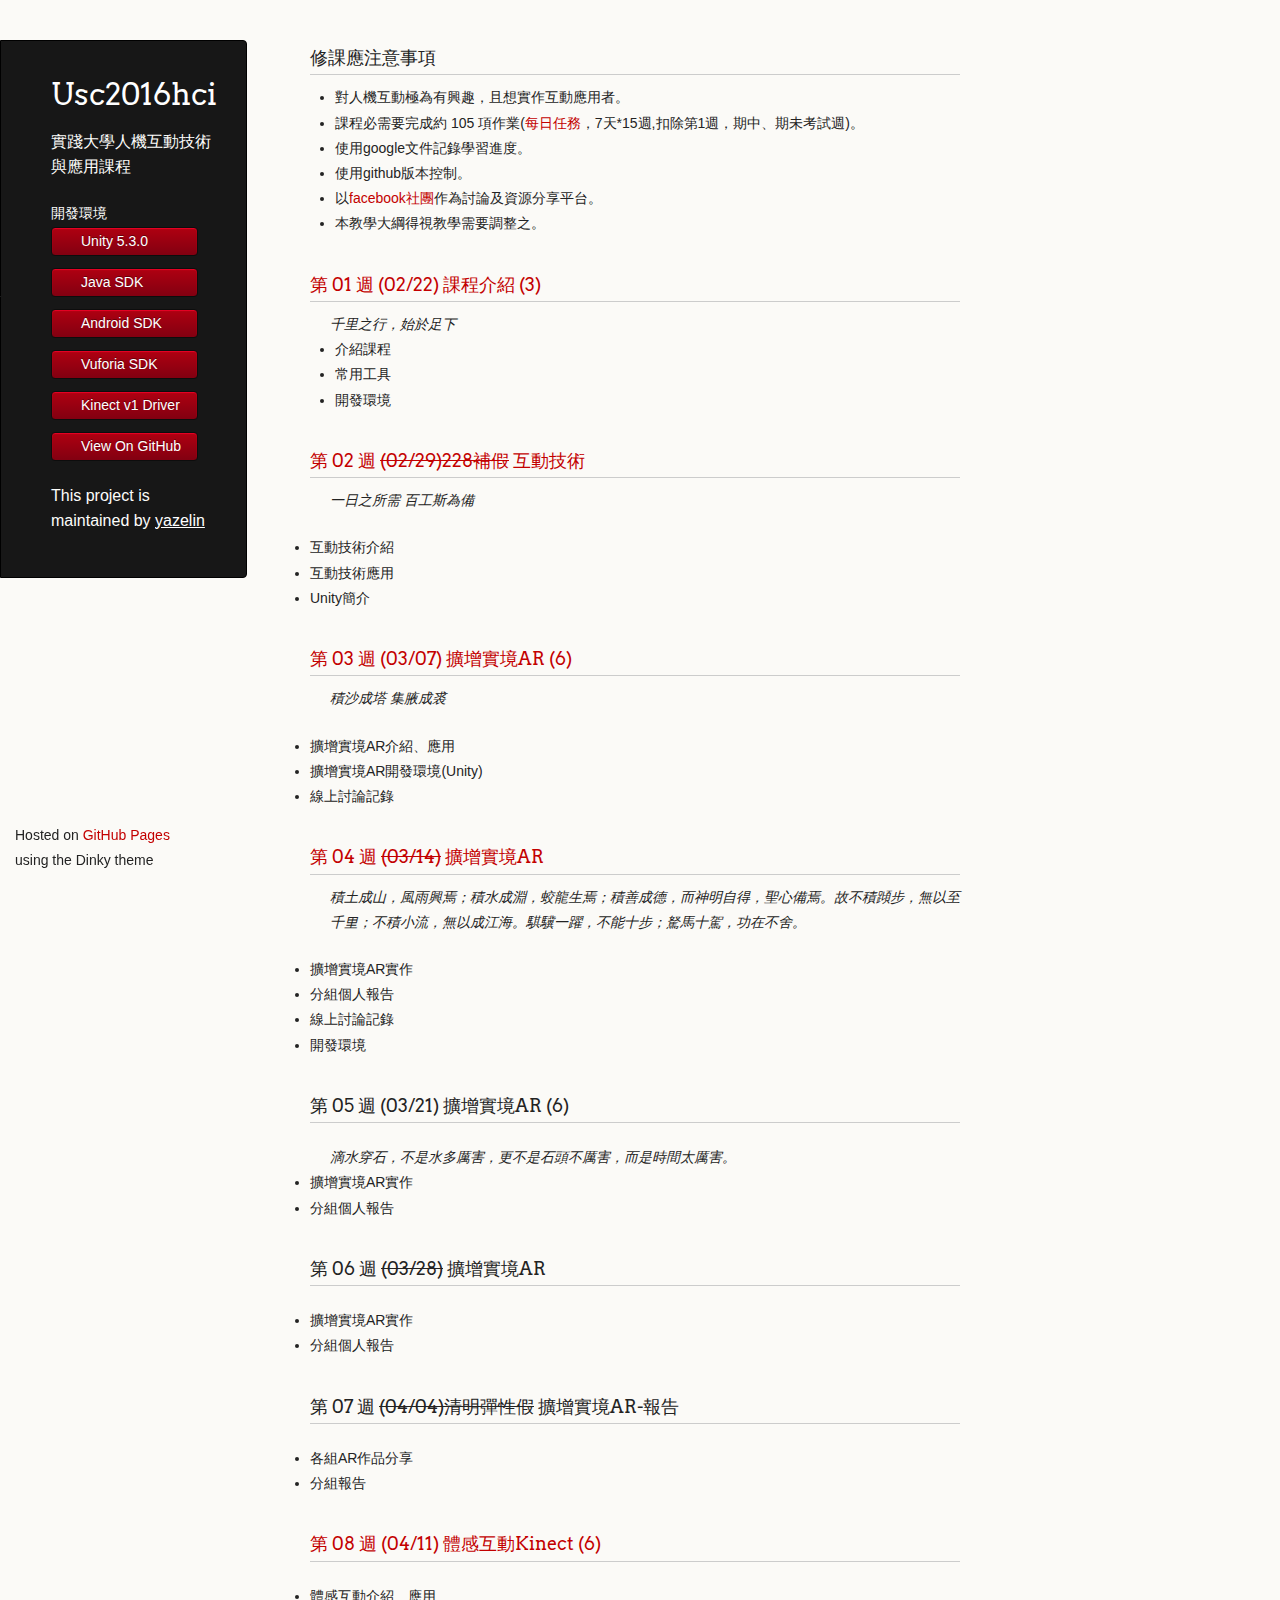
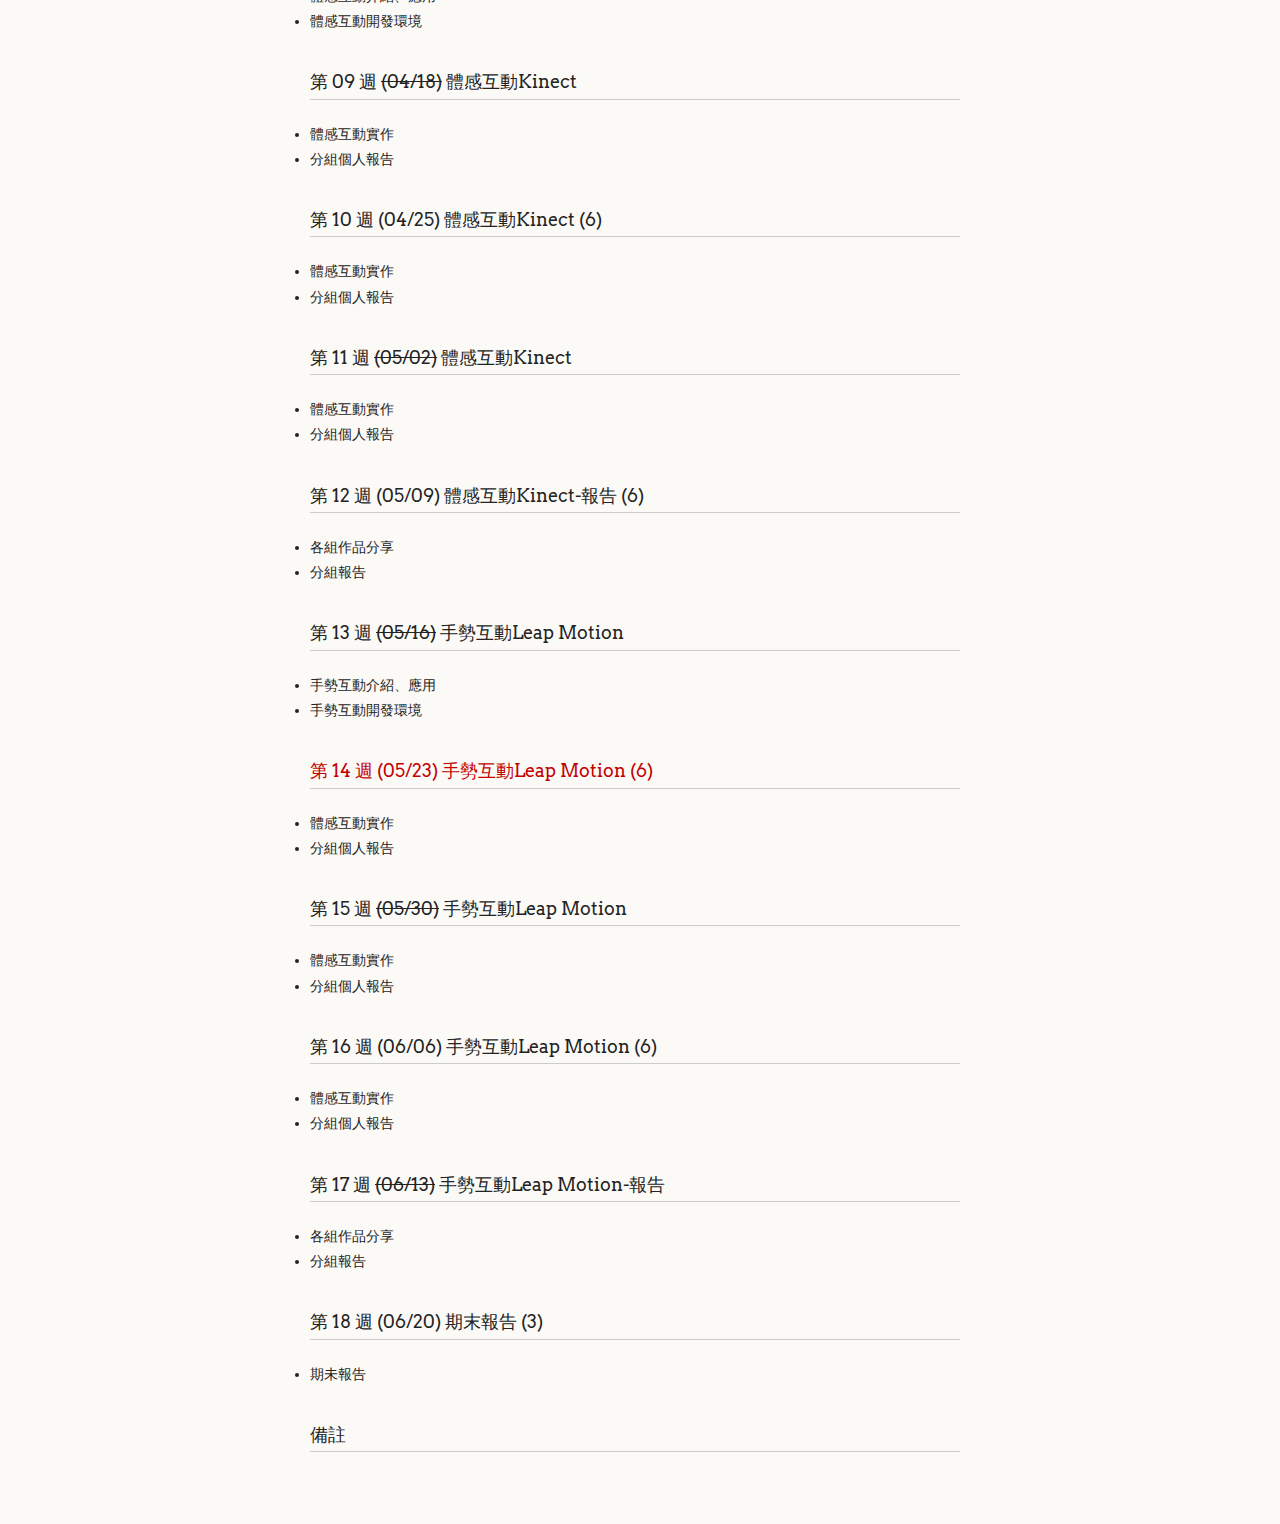
==== commit d61751b9: "add week14 link" ====
--- a/index.html
+++ b/index.html
@@ -131,7 +131,7 @@
 					<li>手勢互動介紹、應用</li>
 					<li>手勢互動開發環境</li>
 				</ul>
-				<h3>第 14 週 (05/23) 手勢互動Leap Motion (6)</h3>
+				<h3><a href="./week14/index.html">第 14 週 (05/23) 手勢互動Leap Motion (6)</a></h3>
 				<p>
 					<li>體感互動實作</li>
 					<li>分組個人報告</li>
